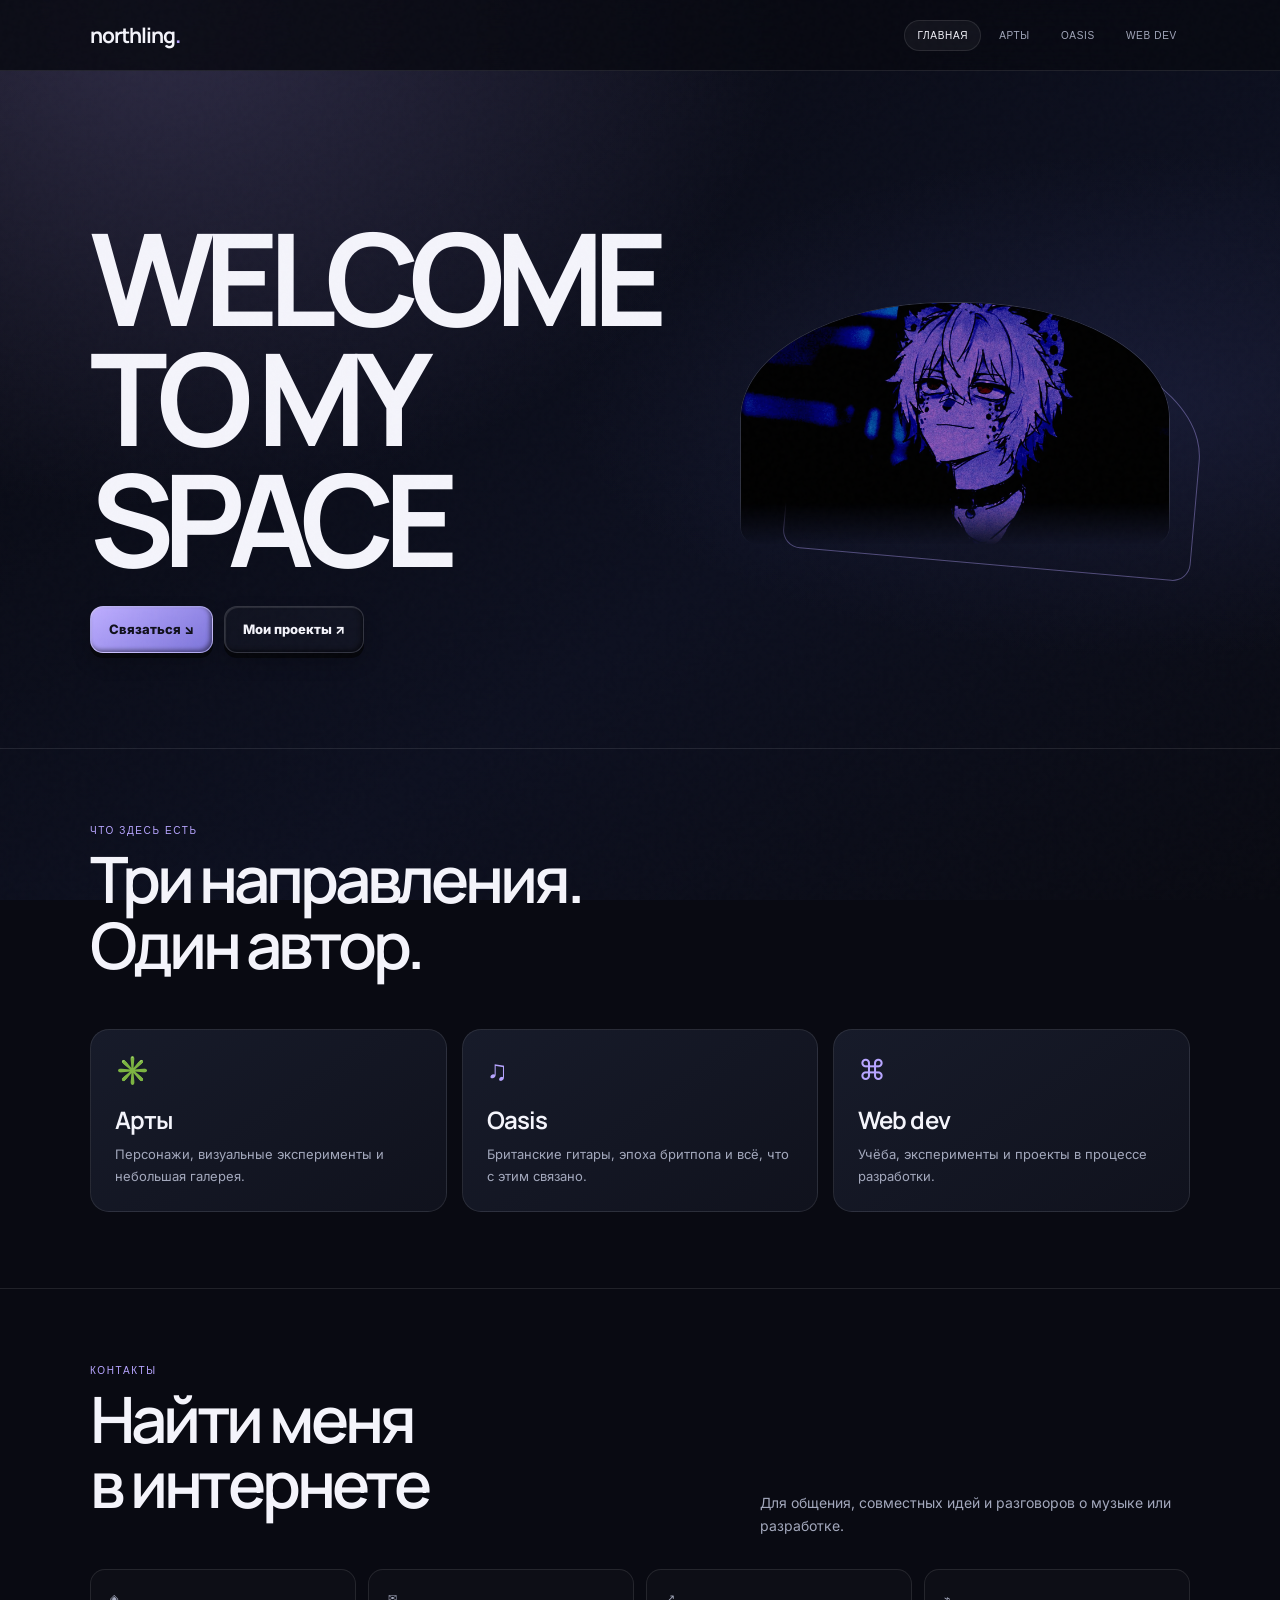
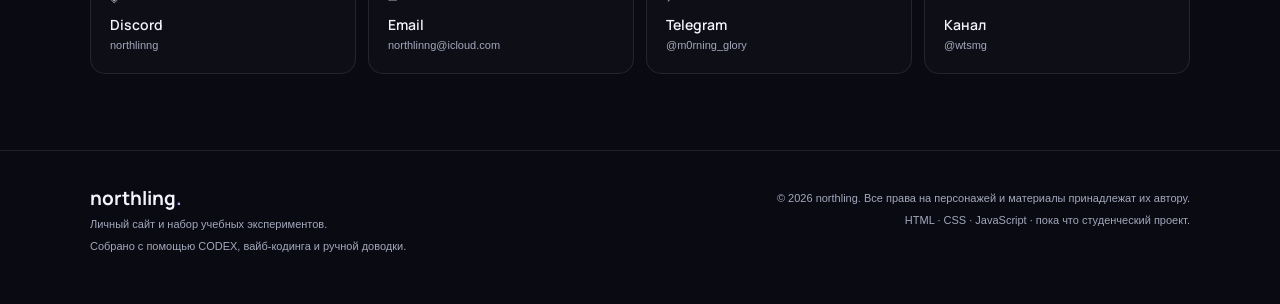
==== index.html @ 492d9a5d "Add files via upload" ====
<!doctype html>
<html lang="ru"><head><meta charset="utf-8"><meta name="viewport" content="width=device-width,initial-scale=1"><meta name="theme-color" content="#090a12"><meta name="description" content="Главная — личный сайт northling."><title>Главная · northling</title><link rel="preconnect" href="https://fonts.googleapis.com"><link rel="preconnect" href="https://fonts.gstatic.com" crossorigin><link href="https://fonts.googleapis.com/css2?family=Inter:wght@400;500;600;700;800;900&family=Manrope:wght@400;500;600;700;800&display=swap" rel="stylesheet"><style>
:root{--bg:#090a12;--panel:#121522;--panel2:#191d2e;--text:#f4f4fb;--muted:#a3a8bc;--line:#ffffff19;--accent:#b7a5ff;--accent2:#7c73d9;--display:'Manrope',sans-serif;--body:'Inter',sans-serif;--mono:'Inter',sans-serif}
*{box-sizing:border-box}html{scroll-behavior:smooth;scroll-padding-top:90px}body{margin:0;background:var(--bg);color:var(--text);font:16px/1.65 var(--body);overflow-x:hidden}body:before{content:"";position:fixed;inset:0;z-index:-2;background:radial-gradient(ellipse at 12% 0%,color-mix(in srgb,var(--accent) 22%,transparent),transparent 40%),radial-gradient(ellipse at 90% 45%,#454a9130,transparent 36%),linear-gradient(145deg,#080910,#0d1020 60%,#090a12);transition:background 1s}body:after{content:"";position:fixed;inset:0;pointer-events:none;z-index:30;opacity:.08;background-image:url("data:image/svg+xml,%3Csvg viewBox='0 0 180 180' xmlns='http://www.w3.org/2000/svg'%3E%3Cfilter id='n'%3E%3CfeTurbulence type='fractalNoise' baseFrequency='.9' numOctaves='2' stitchTiles='stitch'/%3E%3C/filter%3E%3Crect width='100%25' height='100%25' filter='url(%23n)' opacity='.22'/%3E%3C/svg%3E")}
a{color:inherit}.wrap{width:min(1100px,calc(100% - 40px));margin:auto}.top{position:sticky;top:0;z-index:20;background:#090a12d9;backdrop-filter:blur(18px);border-bottom:1px solid var(--line)}.navrow{min-height:70px;display:flex;align-items:center;justify-content:space-between;gap:20px}.brand{font:700 21px var(--display);text-decoration:none;letter-spacing:-1px}.brand span,.accent{color:var(--accent)}nav{display:flex;gap:5px;align-items:center;flex-wrap:wrap}nav a{font:10px var(--mono);letter-spacing:.07em;text-transform:uppercase;text-decoration:none;color:var(--muted);padding:9px 12px;border:1px solid transparent;border-radius:999px;transition:.25s}nav a:hover,nav a:focus-visible,nav a[aria-current=page]{color:var(--text);border-color:var(--line);background:#ffffff0b}
main{min-height:68vh}.hero{padding:clamp(75px,11vw,130px) 0 95px}.hero-grid{display:grid;grid-template-columns:1.1fr .9fr;gap:55px;align-items:center}.eyebrow{font:10px var(--mono);letter-spacing:.16em;text-transform:uppercase;color:var(--accent)}h1,h2,h3,p{margin-top:0}h1{font:700 clamp(3.7rem,10vw,8rem)/.94 var(--display);letter-spacing:-.085em;margin:16px 0 25px}h2{font:600 clamp(2.3rem,5vw,4.2rem)/1.02 var(--display);letter-spacing:-.065em;margin:10px 0 20px}h3{font:650 24px var(--display);letter-spacing:-.04em}.lead{font-size:clamp(17px,2vw,20px);color:#d6d8e8;max-width:580px}.muted{color:var(--muted)}.small{font-size:13px}.actions{display:flex;gap:11px;flex-wrap:wrap;margin-top:28px}.btn{display:inline-flex;align-items:center;justify-content:center;gap:8px;text-decoration:none;border:1px solid #ffffff24;border-radius:13px;padding:12px 18px;font-size:13px;font-weight:800;cursor:pointer;color:var(--text);background:linear-gradient(145deg,#252a40,#151827);box-shadow:inset 1px 1px 1px #ffffff20,inset -2px -2px 4px #0007,0 5px 0 #05060b,0 9px 20px #0003;transition:transform .2s,box-shadow .2s,filter .2s}.btn:hover{transform:translateY(-3px);filter:brightness(1.12);box-shadow:inset 1px 1px 1px #ffffff25,0 8px 0 #05060b,0 15px 25px #0005}.btn:active{transform:translateY(2px);box-shadow:inset 2px 2px 5px #0008,0 2px 0 #05060b}.btn.primary{background:linear-gradient(145deg,color-mix(in srgb,var(--accent) 90%,white),var(--accent2));color:#10101b;border-color:#ffffff45}.btn.ghost{background:#ffffff06}.hero-visual{position:relative;max-width:430px;margin:auto}.hero-visual:before{content:"";position:absolute;inset:12% -7% -5% 12%;border:1px solid color-mix(in srgb,var(--accent) 40%,transparent);border-radius:48% 48% 18px 18px;transform:rotate(5deg);animation:float 7s ease-in-out infinite}.hero-visual img{position:relative;width:100%;max-height:500px;object-fit:cover;border-radius:48% 48% 18px 18px;border:1px solid #ffffff24;box-shadow:0 35px 100px #0009;mask-image:linear-gradient(#000 82%,transparent 100%)}section{padding:76px 0;border-top:1px solid var(--line)}.section-head{display:flex;align-items:end;justify-content:space-between;gap:25px;margin-bottom:32px}.section-head p{max-width:430px;color:var(--muted);font-size:14px;margin:0}.cards{display:grid;grid-template-columns:repeat(3,minmax(0,1fr));gap:15px}.card{border:1px solid var(--line);border-radius:19px;background:linear-gradient(145deg,#171b2a,#10121d);padding:24px;transition:transform .3s,border-color .3s,background .3s}.card:hover{transform:translateY(-5px);border-color:color-mix(in srgb,var(--accent) 55%,transparent);background:linear-gradient(145deg,#1c2032,#11131f)}.card .symbol{font:28px var(--display);color:var(--accent);font-family:"Apple Color Emoji","Segoe UI Emoji","Noto Color Emoji",sans-serif}.card h3{margin:16px 0 8px}.card p{font-size:13px;color:var(--muted);margin:0}.tag{display:inline-flex;font:10px var(--mono);padding:5px 9px;border:1px solid var(--line);border-radius:999px;color:var(--accent);margin:0 5px 5px 0}.gallery{display:grid;grid-template-columns:1.15fr .85fr .85fr;gap:14px}.shot{margin:0}.shot button{display:block;width:100%;height:320px;border:1px solid var(--line);padding:0;border-radius:16px;overflow:hidden;background:var(--panel);cursor:zoom-in}.shot img{width:100%;height:100%;object-fit:cover;transition:transform .55s}.shot button:hover img{transform:scale(1.055)}figcaption{padding:12px 3px;color:var(--accent);font-size:12px}.lightbox{position:fixed;inset:0;background:#03040af2;z-index:50;display:grid;place-items:center;padding:20px}.lightbox[hidden]{display:none}.lightbox img{max-height:82vh;max-width:92vw;border-radius:12px}.lightbox .btn{position:absolute;top:20px;right:20px}.contact-grid{display:grid;grid-template-columns:repeat(4,minmax(0,1fr));gap:12px}.contact{display:block;text-decoration:none;padding:19px;border:1px solid var(--line);border-radius:15px;background:#ffffff05;transition:transform .2s,border-color .2s}.contact:hover{transform:translateY(-4px);border-color:var(--accent)}.contact strong{display:block;margin:8px 0 2px;font:600 14px var(--display)}.contact span{display:block;color:var(--muted);font-size:11px;overflow-wrap:anywhere}.footer{padding:34px 0 45px;border-top:1px solid var(--line);color:var(--muted);font-size:11px}.footrow{display:flex;justify-content:space-between;gap:25px;align-items:flex-start}.footbrand{font:700 19px var(--display);color:var(--text)}.footer p{margin:4px 0}.footer .right{text-align:right}.project{display:grid;grid-template-columns:1fr auto;align-items:center;gap:20px}.project-status{display:inline-block;font:10px var(--mono);text-transform:uppercase;letter-spacing:.08em;border:1px solid #d9b66b55;color:#e5c982;border-radius:999px;padding:6px 10px}.oasis-page{--accent:#e45d68;--accent2:#2e5ca8}.oasis-page:before{background:radial-gradient(ellipse at 15% 5%,#c91e3535,transparent 40%),radial-gradient(ellipse at 90% 40%,#2858a544,transparent 40%),linear-gradient(145deg,#080910,#111424 60%,#090a12)}.oasis-page .hero-visual:before{border-color:#cf354a77}.oasis-page .btn.primary{background:linear-gradient(145deg,#f0e9e7,#d84d60);color:#14121a}.oasis-page .eyebrow,.oasis-page .accent{color:#ef6674}.oasis-page .card:hover{border-color:#e45d6877}
@keyframes float{0%,100%{transform:rotate(5deg) translateY(0)}50%{transform:rotate(2deg) translateY(-12px)}}@keyframes rise{from{opacity:0;transform:translateY(18px)}to{opacity:1;transform:translateY(0)}}.reveal{animation:rise .7s both}.reveal:nth-child(2){animation-delay:.08s}.reveal:nth-child(3){animation-delay:.16s}
@media(max-width:800px){.hero-grid{grid-template-columns:1fr;gap:35px}.hero-visual{max-width:360px}.section-head{display:block}.section-head p{margin-top:12px}.cards{grid-template-columns:repeat(2,minmax(0,1fr))}.gallery{grid-template-columns:1fr 1fr}.shot:first-child{grid-column:span 2}.shot button{height:260px}.contact-grid{grid-template-columns:repeat(2,minmax(0,1fr))}}
@media(max-width:560px){.wrap{width:calc(100% - 28px)}.navrow{padding:12px 0;align-items:flex-start;flex-direction:column;gap:8px}nav{width:100%;gap:2px}nav a{font-size:9px;padding:7px 8px}.hero{padding:55px 0 65px}h1{font-size:clamp(3.2rem,16vw,5rem)}section{padding:55px 0}.cards{grid-template-columns:1fr}.gallery{gap:8px}.shot button{height:210px;border-radius:12px}.contact-grid{gap:8px}.contact{padding:14px}.footrow{flex-direction:column}.footer .right{text-align:left}.project{grid-template-columns:1fr}}
@media(prefers-reduced-motion:reduce){*,*:before,*:after{scroll-behavior:auto!important;animation:none!important;transition:none!important}}

@media(max-width:720px){
 .wrap{width:min(100% - 32px,1100px)}
 .navrow{min-height:64px;position:relative}
 .nav-toggle{display:flex!important;align-items:center;justify-content:center;width:42px;height:42px;border:1px solid var(--line);border-radius:12px;background:linear-gradient(145deg,#24283a,#10121c);color:var(--text);font:700 20px var(--mono);box-shadow:inset 1px 1px #ffffff20,0 3px 0 #03040a;cursor:pointer}
 nav{display:none;position:fixed;z-index:60;right:0;top:0;height:100dvh;width:min(82vw,320px);padding:90px 22px 24px;background:#0c0e18f7;border-left:1px solid var(--line);box-shadow:-24px 0 70px #0009;flex-direction:column;align-items:stretch;gap:8px}
 nav.open{display:flex;animation:slideIn .25s ease-out}
 nav a{font:600 12px var(--mono);padding:15px;border-radius:12px}
 .nav-scrim{display:none;position:fixed;inset:0;background:#0009;z-index:55}
 .nav-scrim.open{display:block}
 .hero{padding:65px 0 60px}
 .hero-grid{grid-template-columns:1fr;gap:28px}
 .hero-visual{width:min(78%,340px)}
 h1{font-size:clamp(3rem,15vw,5rem);letter-spacing:-.06em}
 h2{font-size:clamp(2rem,9vw,3rem)}
 section{padding:48px 0}
 .cards,.gallery{grid-template-columns:1fr}
 .contact-grid{grid-template-columns:repeat(2,minmax(0,1fr))}
 .shot button{height:260px}
 .project{grid-template-columns:1fr}
 .project .btn{width:100%}
 .footrow{flex-direction:column}
 .footer .right{text-align:left}
 #board{gap:3px!important}
 #board button{min-width:0!important;padding:0!important;font-size:clamp(14px,5vw,24px)!important;aspect-ratio:1}
}
@keyframes slideIn{from{transform:translateX(22px);opacity:.5}to{transform:translateX(0);opacity:1}}
.nav-toggle{display:none}
.small,.eyebrow,.tag,nav a,figcaption,.footer,.contact span{font-family:'Montserrat',sans-serif}
</style></head><body class="">
<header class="top"><div class="wrap navrow"><a class="brand" href="index.html">northling<span>.</span></a><button class="nav-toggle" type="button" aria-label="Открыть меню" aria-expanded="false">☰</button><nav aria-label="Основная навигация"><a href="index.html" aria-current="page">Главная</a><a href="arts.html">Арты</a><a href="oasis.html">Oasis</a><a href="webdev.html">Web dev</a></nav></div></header><div class="nav-scrim" aria-hidden="true"></div>
<main>
<section class="hero" style="border:0"><div class="wrap hero-grid"><div><h1 id="welcome">WELCOME<br>TO MY SPACE</h1><div class="actions"><a class="btn primary" href="#contact">Связаться ↘</a><a class="btn ghost" href="webdev.html">Мои проекты ↗</a></div></div><div class="hero-visual"><img src="img/night.jpg" alt="Абстрактный ночной сине-фиолетовый арт"></div></div></section>
<section><div class="wrap"><div class="section-head"><div><div class="eyebrow">что здесь есть</div><h2>Три направления.<br>Один автор.</h2></div></div><div class="cards"><a class="card" href="arts.html" style="text-decoration:none"><span class="symbol">✳</span><h3>Арты</h3><p>Персонажи, визуальные эксперименты и небольшая галерея.</p></a><a class="card" href="oasis.html" style="text-decoration:none"><span class="symbol">♫</span><h3>Oasis</h3><p>Британские гитары, эпоха бритпопа и всё, что с этим связано.</p></a><a class="card" href="webdev.html" style="text-decoration:none"><span class="symbol">⌘</span><h3>Web dev</h3><p>Учёба, эксперименты и проекты в процессе разработки.</p></a></div></div></section>
<section id="contact"><div class="wrap"><div class="section-head"><div><div class="eyebrow">контакты</div><h2>Найти меня<br>в интернете</h2></div><p>Для общения, совместных идей и разговоров о музыке или разработке.</p></div><div class="contact-grid"><a class="contact" href="https://discord.com/users/northlinng" target="_blank" rel="noopener noreferrer"><span>◈</span><strong>Discord</strong><span>northlinng</span></a><a class="contact" href="mailto:northlinng@icloud.com"><span>✉</span><strong>Email</strong><span>northlinng@icloud.com</span></a><a class="contact" href="https://t.me/m0rning_glory" target="_blank" rel="noopener noreferrer"><span>↗</span><strong>Telegram</strong><span>@m0rning_glory</span></a><a class="contact" href="https://t.me/wtsmg" target="_blank" rel="noopener noreferrer"><span>⌁</span><strong>Канал</strong><span>@wtsmg</span></a></div></div></section>
</main>
<footer class="footer"><div class="wrap footrow"><div><div class="footbrand">northling<span class="accent">.</span></div><p>Личный сайт и набор учебных экспериментов.</p><p>Собрано с помощью CODEX, вайб-кодинга и ручной доводки.</p></div><div class="right"><p>© 2026 northling. Все права на персонажей и материалы принадлежат их автору.</p><p>HTML · CSS · JavaScript · пока что студенческий проект.</p></div></div></footer>
<script>
(()=>{const greetings=['Привет. Я northling.','Кого сюда занесло? Добро пожаловать!','Hey, it’s me, it’s northling!','Заходит как-то на northling.space анон, а это вы.','Ну всё, вась, связь.','У нас тут есть печеньки, заходи!','Васап мабой!','WELCOME TO MY SPACE'];const greeting=document.querySelector('#welcome');if(greeting){greeting.textContent=greetings[Math.floor(Math.random()*greetings.length)];greeting.classList.add('greeting-in')}const toggle=document.querySelector('.nav-toggle'),nav=document.querySelector('nav'),scrim=document.querySelector('.nav-scrim');if(toggle&&nav&&scrim){const close=()=>{nav.classList.remove('open');scrim.classList.remove('open');toggle.setAttribute('aria-expanded','false')};toggle.addEventListener('click',()=>{const open=!nav.classList.contains('open');nav.classList.toggle('open',open);scrim.classList.toggle('open',open);toggle.setAttribute('aria-expanded',String(open))});scrim.addEventListener('click',close);document.addEventListener('keydown',e=>{if(e.key==='Escape')close()});nav.querySelectorAll('a').forEach(a=>a.addEventListener('click',close))}const io=new IntersectionObserver(entries=>entries.forEach(e=>{if(e.isIntersecting){e.target.classList.add('reveal');io.unobserve(e.target)}}),{threshold:.12});document.querySelectorAll('.card,.shot,.contact,.project').forEach(el=>io.observe(el));
const modal=document.querySelector('#lightbox');if(modal){const image=modal.querySelector('img');let last=null;document.querySelectorAll('[data-full]').forEach(b=>b.addEventListener('click',()=>{last=b;image.src=b.dataset.full;image.alt=b.dataset.alt||'';modal.hidden=false;modal.querySelector('button').focus()}));const close=()=>{modal.hidden=true;image.src='';if(last)last.focus()};modal.querySelector('button').addEventListener('click',close);modal.addEventListener('click',e=>{if(e.target===modal)close()});document.addEventListener('keydown',e=>{if(e.key==='Escape'&&!modal.hidden)close()})}
})();
</script>
</body></html>
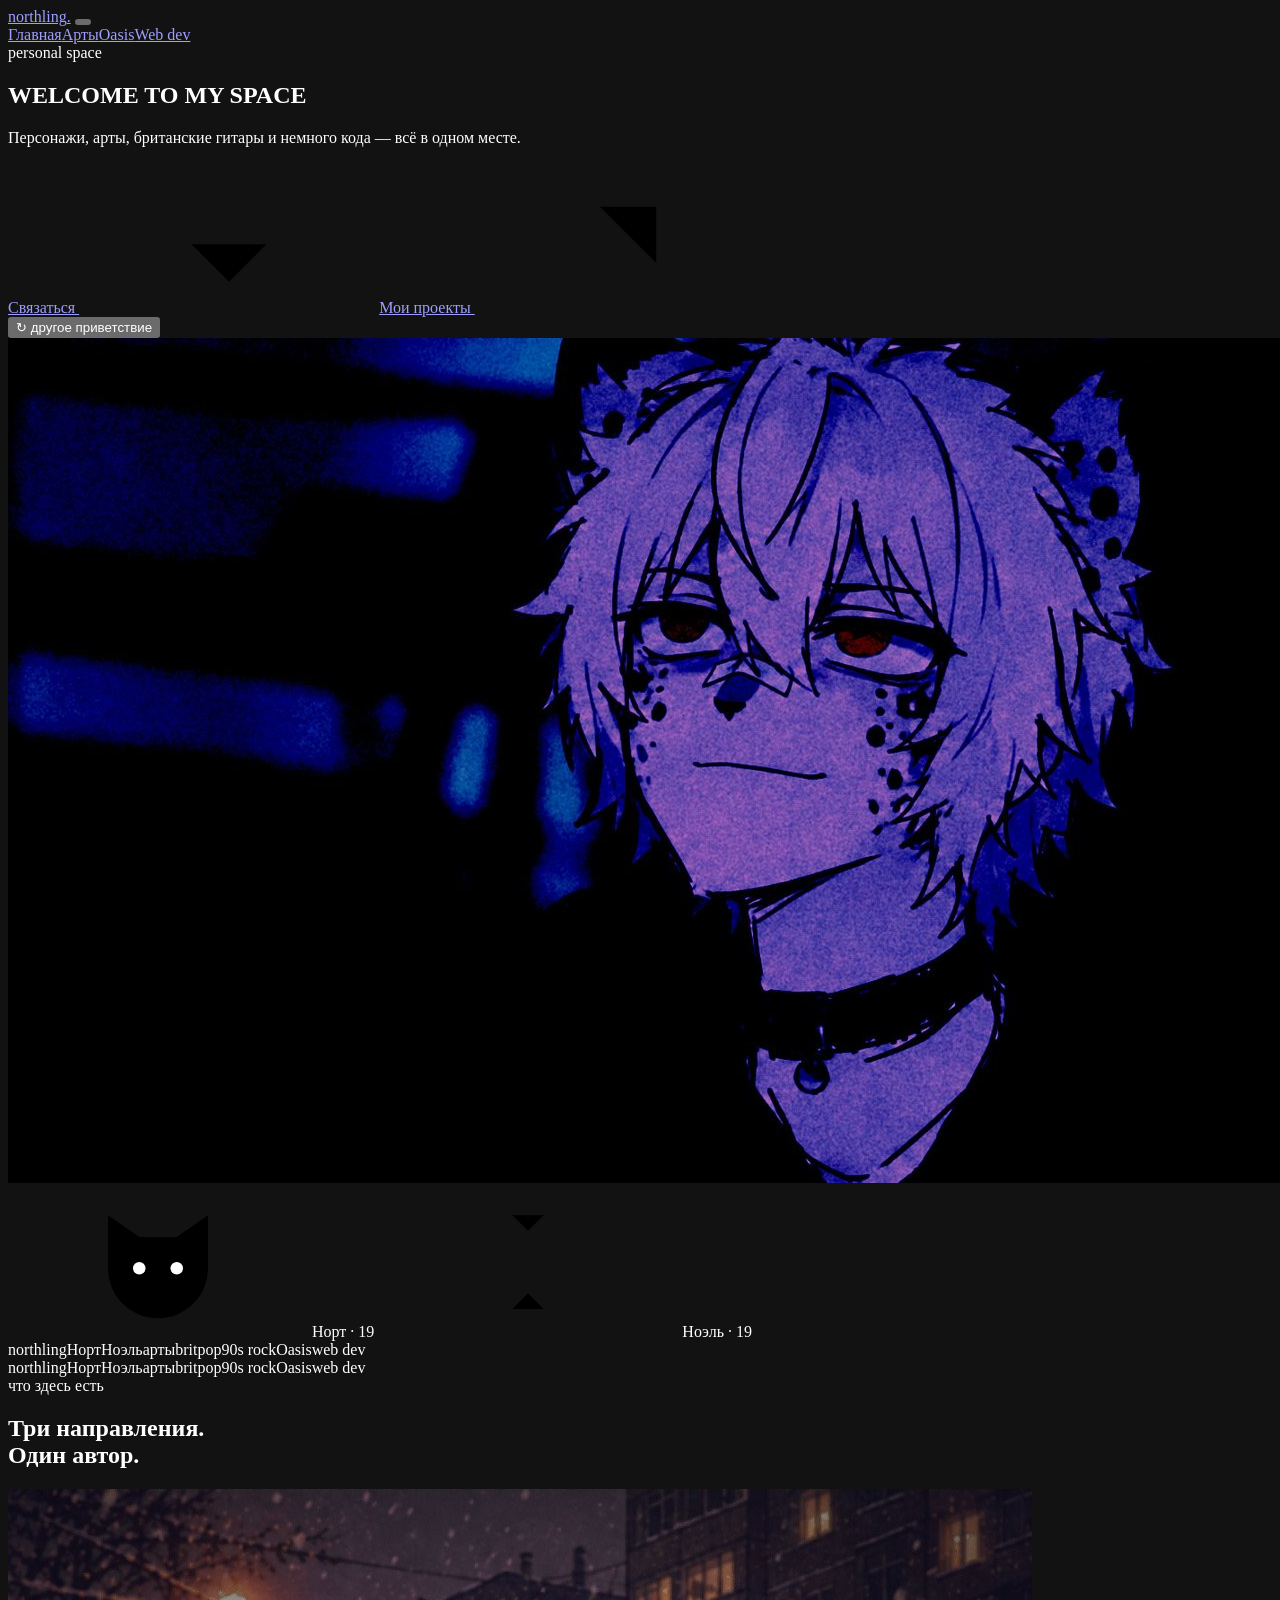
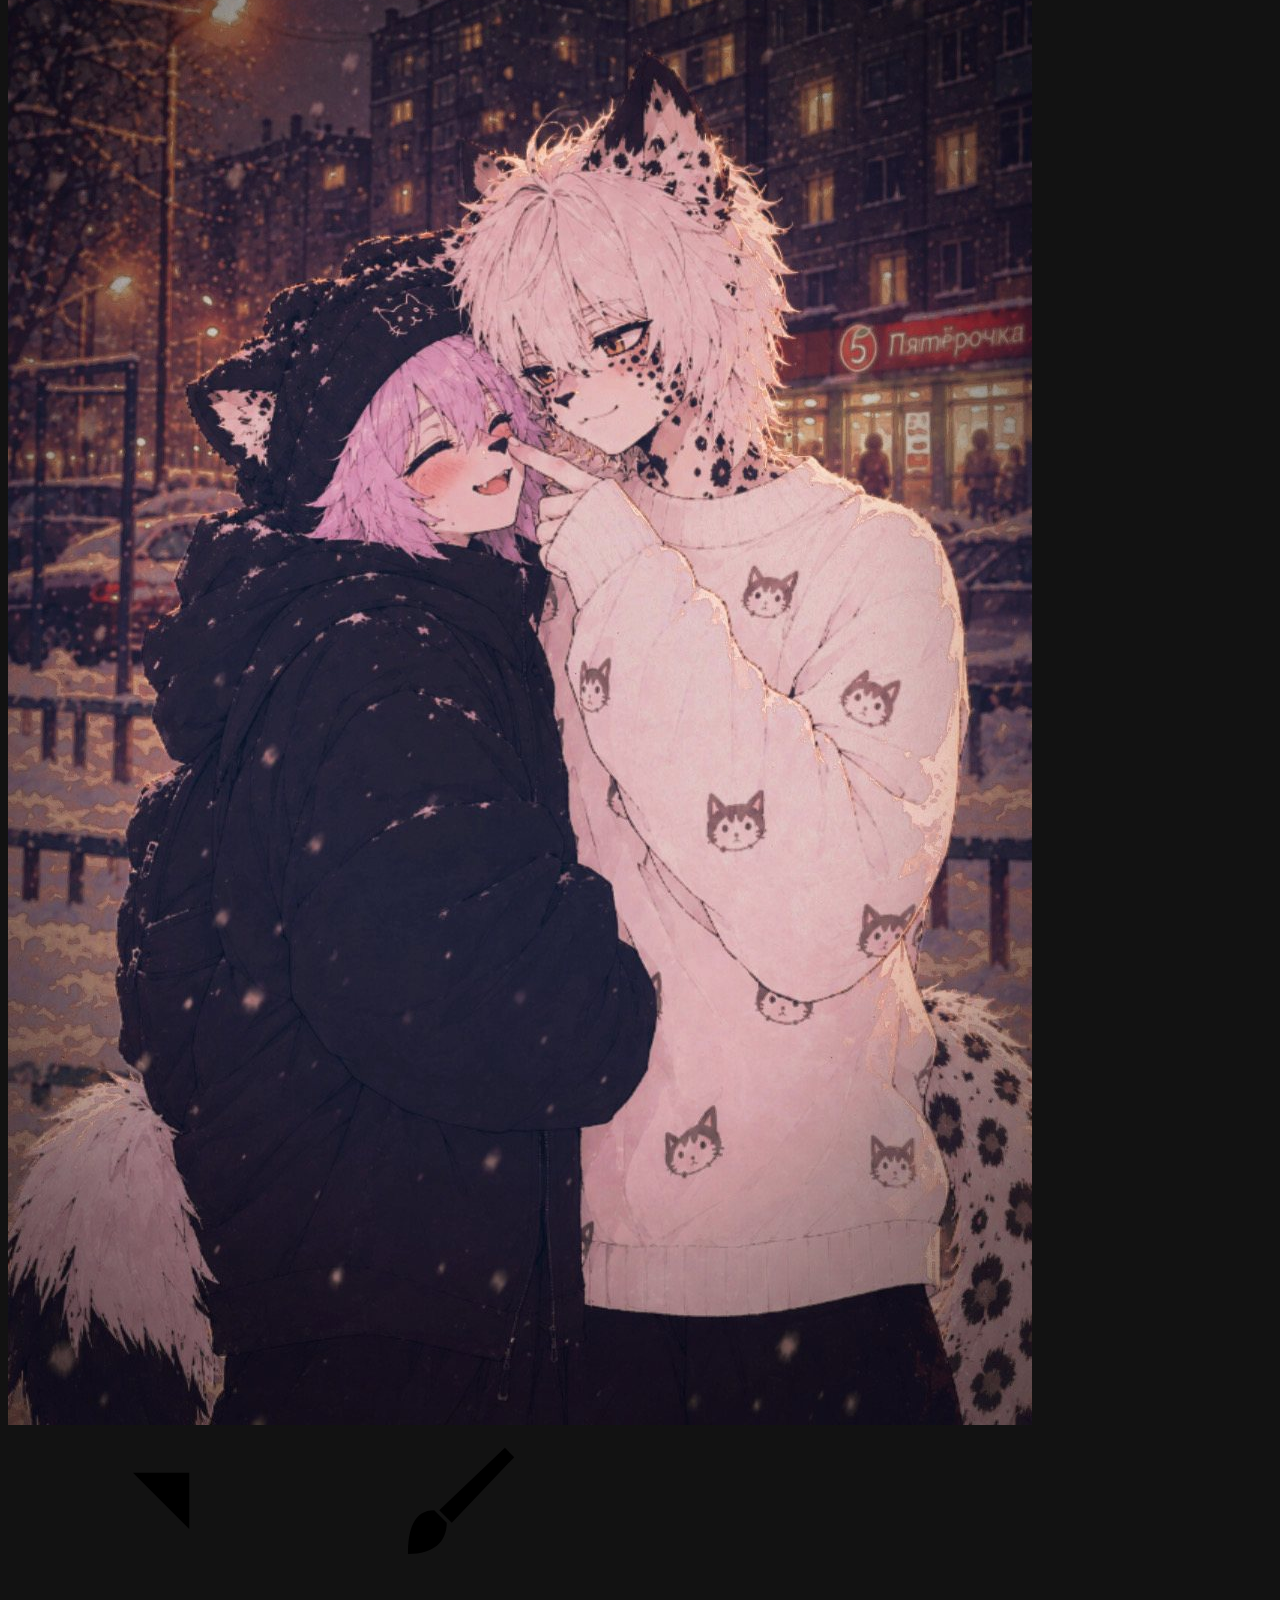
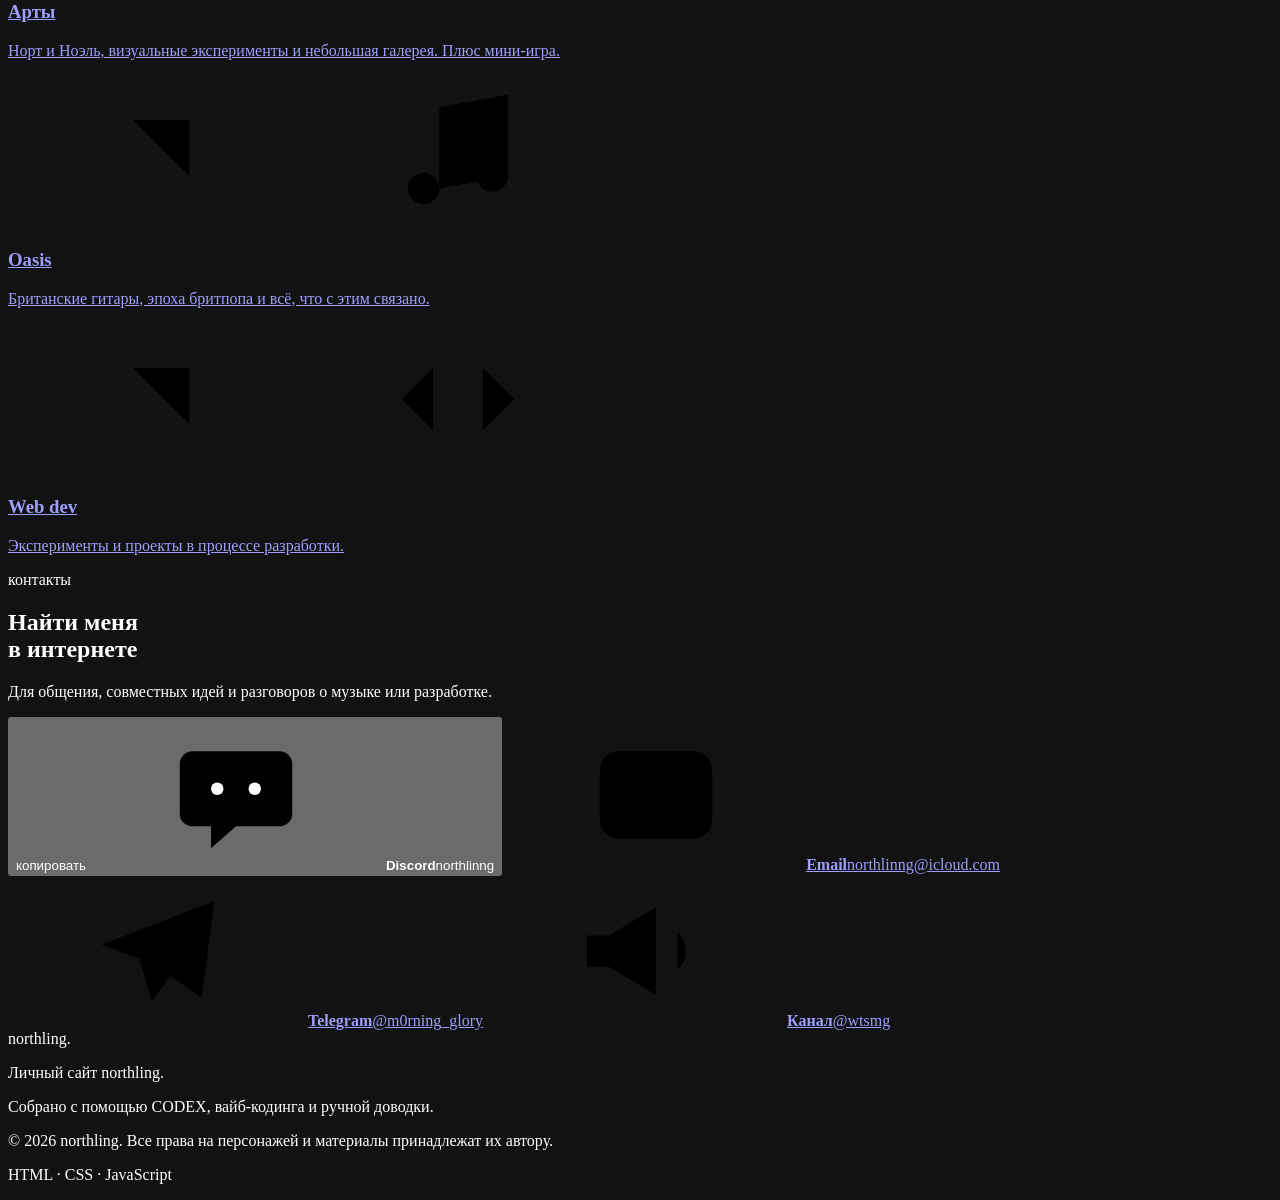
==== commit 0dc25828: "Add files via upload" ====
--- a/index.html
+++ b/index.html
@@ -1,53 +1,88 @@
 <!doctype html>
-<html lang="ru"><head><meta charset="utf-8"><meta name="viewport" content="width=device-width,initial-scale=1"><meta name="theme-color" content="#090a12"><meta name="description" content="Главная — личный сайт northling."><title>Главная · northling</title><link rel="preconnect" href="https://fonts.googleapis.com"><link rel="preconnect" href="https://fonts.gstatic.com" crossorigin><link href="https://fonts.googleapis.com/css2?family=Inter:wght@400;500;600;700;800;900&family=Manrope:wght@400;500;600;700;800&display=swap" rel="stylesheet"><style>
-:root{--bg:#090a12;--panel:#121522;--panel2:#191d2e;--text:#f4f4fb;--muted:#a3a8bc;--line:#ffffff19;--accent:#b7a5ff;--accent2:#7c73d9;--display:'Manrope',sans-serif;--body:'Inter',sans-serif;--mono:'Inter',sans-serif}
-*{box-sizing:border-box}html{scroll-behavior:smooth;scroll-padding-top:90px}body{margin:0;background:var(--bg);color:var(--text);font:16px/1.65 var(--body);overflow-x:hidden}body:before{content:"";position:fixed;inset:0;z-index:-2;background:radial-gradient(ellipse at 12% 0%,color-mix(in srgb,var(--accent) 22%,transparent),transparent 40%),radial-gradient(ellipse at 90% 45%,#454a9130,transparent 36%),linear-gradient(145deg,#080910,#0d1020 60%,#090a12);transition:background 1s}body:after{content:"";position:fixed;inset:0;pointer-events:none;z-index:30;opacity:.08;background-image:url("data:image/svg+xml,%3Csvg viewBox='0 0 180 180' xmlns='http://www.w3.org/2000/svg'%3E%3Cfilter id='n'%3E%3CfeTurbulence type='fractalNoise' baseFrequency='.9' numOctaves='2' stitchTiles='stitch'/%3E%3C/filter%3E%3Crect width='100%25' height='100%25' filter='url(%23n)' opacity='.22'/%3E%3C/svg%3E")}
-a{color:inherit}.wrap{width:min(1100px,calc(100% - 40px));margin:auto}.top{position:sticky;top:0;z-index:20;background:#090a12d9;backdrop-filter:blur(18px);border-bottom:1px solid var(--line)}.navrow{min-height:70px;display:flex;align-items:center;justify-content:space-between;gap:20px}.brand{font:700 21px var(--display);text-decoration:none;letter-spacing:-1px}.brand span,.accent{color:var(--accent)}nav{display:flex;gap:5px;align-items:center;flex-wrap:wrap}nav a{font:10px var(--mono);letter-spacing:.07em;text-transform:uppercase;text-decoration:none;color:var(--muted);padding:9px 12px;border:1px solid transparent;border-radius:999px;transition:.25s}nav a:hover,nav a:focus-visible,nav a[aria-current=page]{color:var(--text);border-color:var(--line);background:#ffffff0b}
-main{min-height:68vh}.hero{padding:clamp(75px,11vw,130px) 0 95px}.hero-grid{display:grid;grid-template-columns:1.1fr .9fr;gap:55px;align-items:center}.eyebrow{font:10px var(--mono);letter-spacing:.16em;text-transform:uppercase;color:var(--accent)}h1,h2,h3,p{margin-top:0}h1{font:700 clamp(3.7rem,10vw,8rem)/.94 var(--display);letter-spacing:-.085em;margin:16px 0 25px}h2{font:600 clamp(2.3rem,5vw,4.2rem)/1.02 var(--display);letter-spacing:-.065em;margin:10px 0 20px}h3{font:650 24px var(--display);letter-spacing:-.04em}.lead{font-size:clamp(17px,2vw,20px);color:#d6d8e8;max-width:580px}.muted{color:var(--muted)}.small{font-size:13px}.actions{display:flex;gap:11px;flex-wrap:wrap;margin-top:28px}.btn{display:inline-flex;align-items:center;justify-content:center;gap:8px;text-decoration:none;border:1px solid #ffffff24;border-radius:13px;padding:12px 18px;font-size:13px;font-weight:800;cursor:pointer;color:var(--text);background:linear-gradient(145deg,#252a40,#151827);box-shadow:inset 1px 1px 1px #ffffff20,inset -2px -2px 4px #0007,0 5px 0 #05060b,0 9px 20px #0003;transition:transform .2s,box-shadow .2s,filter .2s}.btn:hover{transform:translateY(-3px);filter:brightness(1.12);box-shadow:inset 1px 1px 1px #ffffff25,0 8px 0 #05060b,0 15px 25px #0005}.btn:active{transform:translateY(2px);box-shadow:inset 2px 2px 5px #0008,0 2px 0 #05060b}.btn.primary{background:linear-gradient(145deg,color-mix(in srgb,var(--accent) 90%,white),var(--accent2));color:#10101b;border-color:#ffffff45}.btn.ghost{background:#ffffff06}.hero-visual{position:relative;max-width:430px;margin:auto}.hero-visual:before{content:"";position:absolute;inset:12% -7% -5% 12%;border:1px solid color-mix(in srgb,var(--accent) 40%,transparent);border-radius:48% 48% 18px 18px;transform:rotate(5deg);animation:float 7s ease-in-out infinite}.hero-visual img{position:relative;width:100%;max-height:500px;object-fit:cover;border-radius:48% 48% 18px 18px;border:1px solid #ffffff24;box-shadow:0 35px 100px #0009;mask-image:linear-gradient(#000 82%,transparent 100%)}section{padding:76px 0;border-top:1px solid var(--line)}.section-head{display:flex;align-items:end;justify-content:space-between;gap:25px;margin-bottom:32px}.section-head p{max-width:430px;color:var(--muted);font-size:14px;margin:0}.cards{display:grid;grid-template-columns:repeat(3,minmax(0,1fr));gap:15px}.card{border:1px solid var(--line);border-radius:19px;background:linear-gradient(145deg,#171b2a,#10121d);padding:24px;transition:transform .3s,border-color .3s,background .3s}.card:hover{transform:translateY(-5px);border-color:color-mix(in srgb,var(--accent) 55%,transparent);background:linear-gradient(145deg,#1c2032,#11131f)}.card .symbol{font:28px var(--display);color:var(--accent);font-family:"Apple Color Emoji","Segoe UI Emoji","Noto Color Emoji",sans-serif}.card h3{margin:16px 0 8px}.card p{font-size:13px;color:var(--muted);margin:0}.tag{display:inline-flex;font:10px var(--mono);padding:5px 9px;border:1px solid var(--line);border-radius:999px;color:var(--accent);margin:0 5px 5px 0}.gallery{display:grid;grid-template-columns:1.15fr .85fr .85fr;gap:14px}.shot{margin:0}.shot button{display:block;width:100%;height:320px;border:1px solid var(--line);padding:0;border-radius:16px;overflow:hidden;background:var(--panel);cursor:zoom-in}.shot img{width:100%;height:100%;object-fit:cover;transition:transform .55s}.shot button:hover img{transform:scale(1.055)}figcaption{padding:12px 3px;color:var(--accent);font-size:12px}.lightbox{position:fixed;inset:0;background:#03040af2;z-index:50;display:grid;place-items:center;padding:20px}.lightbox[hidden]{display:none}.lightbox img{max-height:82vh;max-width:92vw;border-radius:12px}.lightbox .btn{position:absolute;top:20px;right:20px}.contact-grid{display:grid;grid-template-columns:repeat(4,minmax(0,1fr));gap:12px}.contact{display:block;text-decoration:none;padding:19px;border:1px solid var(--line);border-radius:15px;background:#ffffff05;transition:transform .2s,border-color .2s}.contact:hover{transform:translateY(-4px);border-color:var(--accent)}.contact strong{display:block;margin:8px 0 2px;font:600 14px var(--display)}.contact span{display:block;color:var(--muted);font-size:11px;overflow-wrap:anywhere}.footer{padding:34px 0 45px;border-top:1px solid var(--line);color:var(--muted);font-size:11px}.footrow{display:flex;justify-content:space-between;gap:25px;align-items:flex-start}.footbrand{font:700 19px var(--display);color:var(--text)}.footer p{margin:4px 0}.footer .right{text-align:right}.project{display:grid;grid-template-columns:1fr auto;align-items:center;gap:20px}.project-status{display:inline-block;font:10px var(--mono);text-transform:uppercase;letter-spacing:.08em;border:1px solid #d9b66b55;color:#e5c982;border-radius:999px;padding:6px 10px}.oasis-page{--accent:#e45d68;--accent2:#2e5ca8}.oasis-page:before{background:radial-gradient(ellipse at 15% 5%,#c91e3535,transparent 40%),radial-gradient(ellipse at 90% 40%,#2858a544,transparent 40%),linear-gradient(145deg,#080910,#111424 60%,#090a12)}.oasis-page .hero-visual:before{border-color:#cf354a77}.oasis-page .btn.primary{background:linear-gradient(145deg,#f0e9e7,#d84d60);color:#14121a}.oasis-page .eyebrow,.oasis-page .accent{color:#ef6674}.oasis-page .card:hover{border-color:#e45d6877}
-@keyframes float{0%,100%{transform:rotate(5deg) translateY(0)}50%{transform:rotate(2deg) translateY(-12px)}}@keyframes rise{from{opacity:0;transform:translateY(18px)}to{opacity:1;transform:translateY(0)}}.reveal{animation:rise .7s both}.reveal:nth-child(2){animation-delay:.08s}.reveal:nth-child(3){animation-delay:.16s}
-@media(max-width:800px){.hero-grid{grid-template-columns:1fr;gap:35px}.hero-visual{max-width:360px}.section-head{display:block}.section-head p{margin-top:12px}.cards{grid-template-columns:repeat(2,minmax(0,1fr))}.gallery{grid-template-columns:1fr 1fr}.shot:first-child{grid-column:span 2}.shot button{height:260px}.contact-grid{grid-template-columns:repeat(2,minmax(0,1fr))}}
-@media(max-width:560px){.wrap{width:calc(100% - 28px)}.navrow{padding:12px 0;align-items:flex-start;flex-direction:column;gap:8px}nav{width:100%;gap:2px}nav a{font-size:9px;padding:7px 8px}.hero{padding:55px 0 65px}h1{font-size:clamp(3.2rem,16vw,5rem)}section{padding:55px 0}.cards{grid-template-columns:1fr}.gallery{gap:8px}.shot button{height:210px;border-radius:12px}.contact-grid{gap:8px}.contact{padding:14px}.footrow{flex-direction:column}.footer .right{text-align:left}.project{grid-template-columns:1fr}}
-@media(prefers-reduced-motion:reduce){*,*:before,*:after{scroll-behavior:auto!important;animation:none!important;transition:none!important}}
+<html lang="ru"><head>
+<meta charset="utf-8">
+<meta name="viewport" content="width=device-width,initial-scale=1">
+<meta name="theme-color" content="#090a12">
+<meta name="color-scheme" content="dark">
+<meta name="description" content="Главная — личный сайт northling: арты, Oasis и web dev.">
+<meta property="og:title" content="Главная · northling">
+<meta property="og:description" content="Главная — личный сайт northling: арты, Oasis и web dev.">
+<meta property="og:image" content="img/night.jpg">
+<title>Главная · northling</title>
+<link rel="icon" href="favicon.svg" type="image/svg+xml">
+<link rel="preconnect" href="https://fonts.googleapis.com">
+<link rel="preconnect" href="https://fonts.gstatic.com" crossorigin>
+<link href="https://fonts.googleapis.com/css2?family=JetBrains+Mono:wght@400;500;600&family=Onest:wght@400..800&family=Unbounded:wght@400..800&display=swap" rel="stylesheet">
+<link rel="stylesheet" href="css/style.css">
+<script>document.documentElement.classList.add('js')</script>
+</head>
+<body class="">
+<svg width="0" height="0" style="position:absolute" aria-hidden="true" focusable="false"><defs>
+<symbol id="i-arrow" viewBox="0 0 24 24"><path d="M7 17 17 7M8 7h9v9"/></symbol>
+<symbol id="i-down" viewBox="0 0 24 24"><path d="M12 5v14M6 13l6 6 6-6"/></symbol>
+<symbol id="i-cat" viewBox="0 0 24 24"><path d="M4 4.5 9 8h6l5-3.5V13a8 8 0 0 1-16 0z"/><circle cx="9" cy="13" r="1" fill="currentColor" stroke="none"/><circle cx="15" cy="13" r="1" fill="currentColor" stroke="none"/><path d="M11 16.2h2"/></symbol>
+<symbol id="i-snow" viewBox="0 0 24 24"><path d="M12 3v18M4.5 7.5l15 9M19.5 7.5l-15 9M9.5 4.5 12 7l2.5-2.5M9.5 19.5 12 17l2.5 2.5"/></symbol>
+<symbol id="i-moon" viewBox="0 0 24 24"><path d="M20 14.5A8.5 8.5 0 1 1 9.5 4a7 7 0 0 0 10.5 10.5z"/></symbol>
+<symbol id="i-heart" viewBox="0 0 24 24"><path d="M12 20.5S4.5 16 4.5 10A4.2 4.2 0 0 1 12 7.6 4.2 4.2 0 0 1 19.5 10c0 6-7.5 10.5-7.5 10.5z"/></symbol>
+<symbol id="i-spark" viewBox="0 0 24 24"><path d="M12 2c.7 5.6 4.4 9.3 10 10-5.6.7-9.3 4.4-10 10-.7-5.6-4.4-9.3-10-10 5.6-.7 9.3-4.4 10-10z" fill="currentColor" stroke="none"/></symbol>
+<symbol id="i-note" viewBox="0 0 24 24"><path d="M9 18V5l11-2v13"/><circle cx="6.5" cy="18" r="2.5"/><circle cx="17.5" cy="16" r="2.5"/></symbol>
+<symbol id="i-code" viewBox="0 0 24 24"><path d="m8 7-5 5 5 5M16 7l5 5-5 5M14 4l-4 16"/></symbol>
+<symbol id="i-brush" viewBox="0 0 24 24"><path d="M4 20c4.2 0 6.2-2 6.2-5l-2-2c-3.2 0-4.2 3-4.2 7zM9 13 19.5 3 21 4.5 11 15"/></symbol>
+<symbol id="i-discord" viewBox="0 0 24 24"><path d="M5 5h14a2 2 0 0 1 2 2v8a2 2 0 0 1-2 2h-7l-4 3.5V17H5a2 2 0 0 1-2-2V7a2 2 0 0 1 2-2z"/><circle cx="9" cy="11" r="1" fill="currentColor" stroke="none"/><circle cx="15" cy="11" r="1" fill="currentColor" stroke="none"/></symbol>
+<symbol id="i-mail" viewBox="0 0 24 24"><rect x="3" y="5" width="18" height="14" rx="3"/><path d="m4 8 8 6 8-6"/></symbol>
+<symbol id="i-tg" viewBox="0 0 24 24"><path d="M21 4 3 11l6 2.2L11 20l3-4 5 3.5z"/><path d="m9 13.2 7-5"/></symbol>
+<symbol id="i-channel" viewBox="0 0 24 24"><path d="M4 9.5v5h3.5L15 19V5L7.5 9.5z"/><path d="M18.5 9a4 4 0 0 1 0 6"/></symbol>
+<symbol id="i-play" viewBox="0 0 24 24"><path d="M8 5.5v13l11-6.5z"/></symbol>
+<symbol id="i-close" viewBox="0 0 24 24"><path d="M6 6l12 12M18 6 6 18"/></symbol>
+<symbol id="i-prev" viewBox="0 0 24 24"><path d="m15 5-7 7 7 7"/></symbol>
+<symbol id="i-next" viewBox="0 0 24 24"><path d="m9 5 7 7-7 7"/></symbol>
+</defs></svg>
+<div class="bg" aria-hidden="true"><i></i><i></i><i></i></div>
+<div class="grain" aria-hidden="true"></div>
+<header class="top"><div class="wrap"><div class="pill">
+<a class="brand" href="index.html">northling<span>.</span></a>
+<button class="nav-toggle" type="button" aria-label="Открыть меню" aria-expanded="false" aria-controls="menu"><span></span><span></span></button>
+<nav id="menu" aria-label="Основная навигация"><a href="index.html" aria-current="page">Главная</a><a href="arts.html">Арты</a><a href="oasis.html">Oasis</a><a href="webdev.html">Web dev</a></nav>
+</div></div></header>
+<main>
 
-@media(max-width:720px){
- .wrap{width:min(100% - 32px,1100px)}
- .navrow{min-height:64px;position:relative}
- .nav-toggle{display:flex!important;align-items:center;justify-content:center;width:42px;height:42px;border:1px solid var(--line);border-radius:12px;background:linear-gradient(145deg,#24283a,#10121c);color:var(--text);font:700 20px var(--mono);box-shadow:inset 1px 1px #ffffff20,0 3px 0 #03040a;cursor:pointer}
- nav{display:none;position:fixed;z-index:60;right:0;top:0;height:100dvh;width:min(82vw,320px);padding:90px 22px 24px;background:#0c0e18f7;border-left:1px solid var(--line);box-shadow:-24px 0 70px #0009;flex-direction:column;align-items:stretch;gap:8px}
- nav.open{display:flex;animation:slideIn .25s ease-out}
- nav a{font:600 12px var(--mono);padding:15px;border-radius:12px}
- .nav-scrim{display:none;position:fixed;inset:0;background:#0009;z-index:55}
- .nav-scrim.open{display:block}
- .hero{padding:65px 0 60px}
- .hero-grid{grid-template-columns:1fr;gap:28px}
- .hero-visual{width:min(78%,340px)}
- h1{font-size:clamp(3rem,15vw,5rem);letter-spacing:-.06em}
- h2{font-size:clamp(2rem,9vw,3rem)}
- section{padding:48px 0}
- .cards,.gallery{grid-template-columns:1fr}
- .contact-grid{grid-template-columns:repeat(2,minmax(0,1fr))}
- .shot button{height:260px}
- .project{grid-template-columns:1fr}
- .project .btn{width:100%}
- .footrow{flex-direction:column}
- .footer .right{text-align:left}
- #board{gap:3px!important}
- #board button{min-width:0!important;padding:0!important;font-size:clamp(14px,5vw,24px)!important;aspect-ratio:1}
-}
-@keyframes slideIn{from{transform:translateX(22px);opacity:.5}to{transform:translateX(0);opacity:1}}
-.nav-toggle{display:none}
-.small,.eyebrow,.tag,nav a,figcaption,.footer,.contact span{font-family:'Montserrat',sans-serif}
-</style></head><body class="">
-<header class="top"><div class="wrap navrow"><a class="brand" href="index.html">northling<span>.</span></a><button class="nav-toggle" type="button" aria-label="Открыть меню" aria-expanded="false">☰</button><nav aria-label="Основная навигация"><a href="index.html" aria-current="page">Главная</a><a href="arts.html">Арты</a><a href="oasis.html">Oasis</a><a href="webdev.html">Web dev</a></nav></div></header><div class="nav-scrim" aria-hidden="true"></div>
-<main>
-<section class="hero" style="border:0"><div class="wrap hero-grid"><div><h1 id="welcome">WELCOME<br>TO MY SPACE</h1><div class="actions"><a class="btn primary" href="#contact">Связаться ↘</a><a class="btn ghost" href="webdev.html">Мои проекты ↗</a></div></div><div class="hero-visual"><img src="img/night.jpg" alt="Абстрактный ночной сине-фиолетовый арт"></div></div></section>
-<section><div class="wrap"><div class="section-head"><div><div class="eyebrow">что здесь есть</div><h2>Три направления.<br>Один автор.</h2></div></div><div class="cards"><a class="card" href="arts.html" style="text-decoration:none"><span class="symbol">✳</span><h3>Арты</h3><p>Персонажи, визуальные эксперименты и небольшая галерея.</p></a><a class="card" href="oasis.html" style="text-decoration:none"><span class="symbol">♫</span><h3>Oasis</h3><p>Британские гитары, эпоха бритпопа и всё, что с этим связано.</p></a><a class="card" href="webdev.html" style="text-decoration:none"><span class="symbol">⌘</span><h3>Web dev</h3><p>Учёба, эксперименты и проекты в процессе разработки.</p></a></div></div></section>
-<section id="contact"><div class="wrap"><div class="section-head"><div><div class="eyebrow">контакты</div><h2>Найти меня<br>в интернете</h2></div><p>Для общения, совместных идей и разговоров о музыке или разработке.</p></div><div class="contact-grid"><a class="contact" href="https://discord.com/users/northlinng" target="_blank" rel="noopener noreferrer"><span>◈</span><strong>Discord</strong><span>northlinng</span></a><a class="contact" href="mailto:northlinng@icloud.com"><span>✉</span><strong>Email</strong><span>northlinng@icloud.com</span></a><a class="contact" href="https://t.me/m0rning_glory" target="_blank" rel="noopener noreferrer"><span>↗</span><strong>Telegram</strong><span>@m0rning_glory</span></a><a class="contact" href="https://t.me/wtsmg" target="_blank" rel="noopener noreferrer"><span>⌁</span><strong>Канал</strong><span>@wtsmg</span></a></div></div></section>
+<section class="hero"><div class="wrap hero-grid">
+<div class="hero-text">
+<span class="eyebrow pillish">personal space</span>
+<h1 id="welcome" class="grad">WELCOME TO MY SPACE</h1>
+<p class="lead">Персонажи, арты, британские гитары и немного кода — всё в одном месте.</p>
+<div class="actions"><a class="btn primary" href="#contact">Связаться <svg class="i " aria-hidden="true"><use href="#i-down"/></svg></a><a class="btn" href="webdev.html">Мои проекты <svg class="i " aria-hidden="true"><use href="#i-arrow"/></svg></a></div>
+<button class="again" id="again" type="button">↻ другое приветствие</button>
+</div>
+<div class="hero-visual">
+<div class="frame"><img src="img/night.jpg" alt="Ночной фиолетово-синий арт: портрет персонажа" fetchpriority="high"></div>
+<span class="float-chip a"><svg class="i " aria-hidden="true"><use href="#i-cat"/></svg> Норт · 19</span>
+<span class="float-chip b"><svg class="i " aria-hidden="true"><use href="#i-snow"/></svg> Ноэль · 19</span>
+</div>
+</div></section>
+<div class="marquee" aria-hidden="true"><div class="marquee-track"><div class="marquee-group"><span>northling</span><span>Норт</span><span>Ноэль</span><span>арты</span><span>britpop</span><span>90s rock</span><span>Oasis</span><span>web dev</span></div><div class="marquee-group"><span>northling</span><span>Норт</span><span>Ноэль</span><span>арты</span><span>britpop</span><span>90s rock</span><span>Oasis</span><span>web dev</span></div></div></div>
+<section class="sec"><div class="wrap">
+<div class="section-head"><div><span class="eyebrow">что здесь есть</span><h2>Три направления.<br>Один автор.</h2></div></div>
+<div class="bento">
+<a class="card b-arts rv" href="arts.html"><img src="img/snow.jpg" alt="" loading="lazy"><svg class="i go" aria-hidden="true"><use href="#i-arrow"/></svg><span class="ico"><svg class="i " aria-hidden="true"><use href="#i-brush"/></svg></span><h3>Арты</h3><p>Норт и Ноэль, визуальные эксперименты и небольшая галерея. Плюс мини-игра.</p></a>
+<a class="card b-oasis rv" href="oasis.html"><svg class="i go" aria-hidden="true"><use href="#i-arrow"/></svg><span class="ico"><svg class="i " aria-hidden="true"><use href="#i-note"/></svg></span><h3>Oasis</h3><p>Британские гитары, эпоха бритпопа и всё, что с этим связано.</p></a>
+<a class="card b-web rv" href="webdev.html"><svg class="i go" aria-hidden="true"><use href="#i-arrow"/></svg><span class="ico"><svg class="i " aria-hidden="true"><use href="#i-code"/></svg></span><h3>Web dev</h3><p>Эксперименты и проекты в процессе разработки.</p></a>
+</div></div></section>
+<section class="sec" id="contact"><div class="wrap">
+<div class="section-head"><div><span class="eyebrow">контакты</span><h2>Найти меня<br>в интернете</h2></div><p>Для общения, совместных идей и разговоров о музыке или разработке.</p></div>
+<div class="contact-grid">
+<button class="card contact rv" type="button" data-copy="northlinng"><span class="hint">копировать</span><span class="ico"><svg class="i " aria-hidden="true"><use href="#i-discord"/></svg></span><strong>Discord</strong><span class="v">northlinng</span></button>
+<a class="card contact rv" href="mailto:northlinng@icloud.com"><span class="ico"><svg class="i " aria-hidden="true"><use href="#i-mail"/></svg></span><strong>Email</strong><span class="v">northlinng@icloud.com</span></a>
+<a class="card contact rv" href="https://t.me/m0rning_glory" target="_blank" rel="noopener noreferrer"><span class="ico"><svg class="i " aria-hidden="true"><use href="#i-tg"/></svg></span><strong>Telegram</strong><span class="v">@m0rning_glory</span></a>
+<a class="card contact rv" href="https://t.me/wtsmg" target="_blank" rel="noopener noreferrer"><span class="ico"><svg class="i " aria-hidden="true"><use href="#i-channel"/></svg></span><strong>Канал</strong><span class="v">@wtsmg</span></a>
+</div></div></section>
+
 </main>
-<footer class="footer"><div class="wrap footrow"><div><div class="footbrand">northling<span class="accent">.</span></div><p>Личный сайт и набор учебных экспериментов.</p><p>Собрано с помощью CODEX, вайб-кодинга и ручной доводки.</p></div><div class="right"><p>© 2026 northling. Все права на персонажей и материалы принадлежат их автору.</p><p>HTML · CSS · JavaScript · пока что студенческий проект.</p></div></div></footer>
-<script>
-(()=>{const greetings=['Привет. Я northling.','Кого сюда занесло? Добро пожаловать!','Hey, it’s me, it’s northling!','Заходит как-то на northling.space анон, а это вы.','Ну всё, вась, связь.','У нас тут есть печеньки, заходи!','Васап мабой!','WELCOME TO MY SPACE'];const greeting=document.querySelector('#welcome');if(greeting){greeting.textContent=greetings[Math.floor(Math.random()*greetings.length)];greeting.classList.add('greeting-in')}const toggle=document.querySelector('.nav-toggle'),nav=document.querySelector('nav'),scrim=document.querySelector('.nav-scrim');if(toggle&&nav&&scrim){const close=()=>{nav.classList.remove('open');scrim.classList.remove('open');toggle.setAttribute('aria-expanded','false')};toggle.addEventListener('click',()=>{const open=!nav.classList.contains('open');nav.classList.toggle('open',open);scrim.classList.toggle('open',open);toggle.setAttribute('aria-expanded',String(open))});scrim.addEventListener('click',close);document.addEventListener('keydown',e=>{if(e.key==='Escape')close()});nav.querySelectorAll('a').forEach(a=>a.addEventListener('click',close))}const io=new IntersectionObserver(entries=>entries.forEach(e=>{if(e.isIntersecting){e.target.classList.add('reveal');io.unobserve(e.target)}}),{threshold:.12});document.querySelectorAll('.card,.shot,.contact,.project').forEach(el=>io.observe(el));
-const modal=document.querySelector('#lightbox');if(modal){const image=modal.querySelector('img');let last=null;document.querySelectorAll('[data-full]').forEach(b=>b.addEventListener('click',()=>{last=b;image.src=b.dataset.full;image.alt=b.dataset.alt||'';modal.hidden=false;modal.querySelector('button').focus()}));const close=()=>{modal.hidden=true;image.src='';if(last)last.focus()};modal.querySelector('button').addEventListener('click',close);modal.addEventListener('click',e=>{if(e.target===modal)close()});document.addEventListener('keydown',e=>{if(e.key==='Escape'&&!modal.hidden)close()})}
-})();
-</script>
-</body></html>+<footer class="footer"><div class="wrap footrow">
+<div><div class="footbrand">northling<span>.</span></div><p>Личный сайт northling.</p><p>Собрано с помощью CODEX, вайб-кодинга и ручной доводки.</p></div>
+<div class="right"><p>© 2026 northling. Все права на персонажей и материалы принадлежат их автору.</p><p class="mono">HTML · CSS · JavaScript</p></div>
+</div></footer>
+<div class="toast" role="status" aria-live="polite"></div>
+<script src="js/main.js"></script>
+
+</body></html>
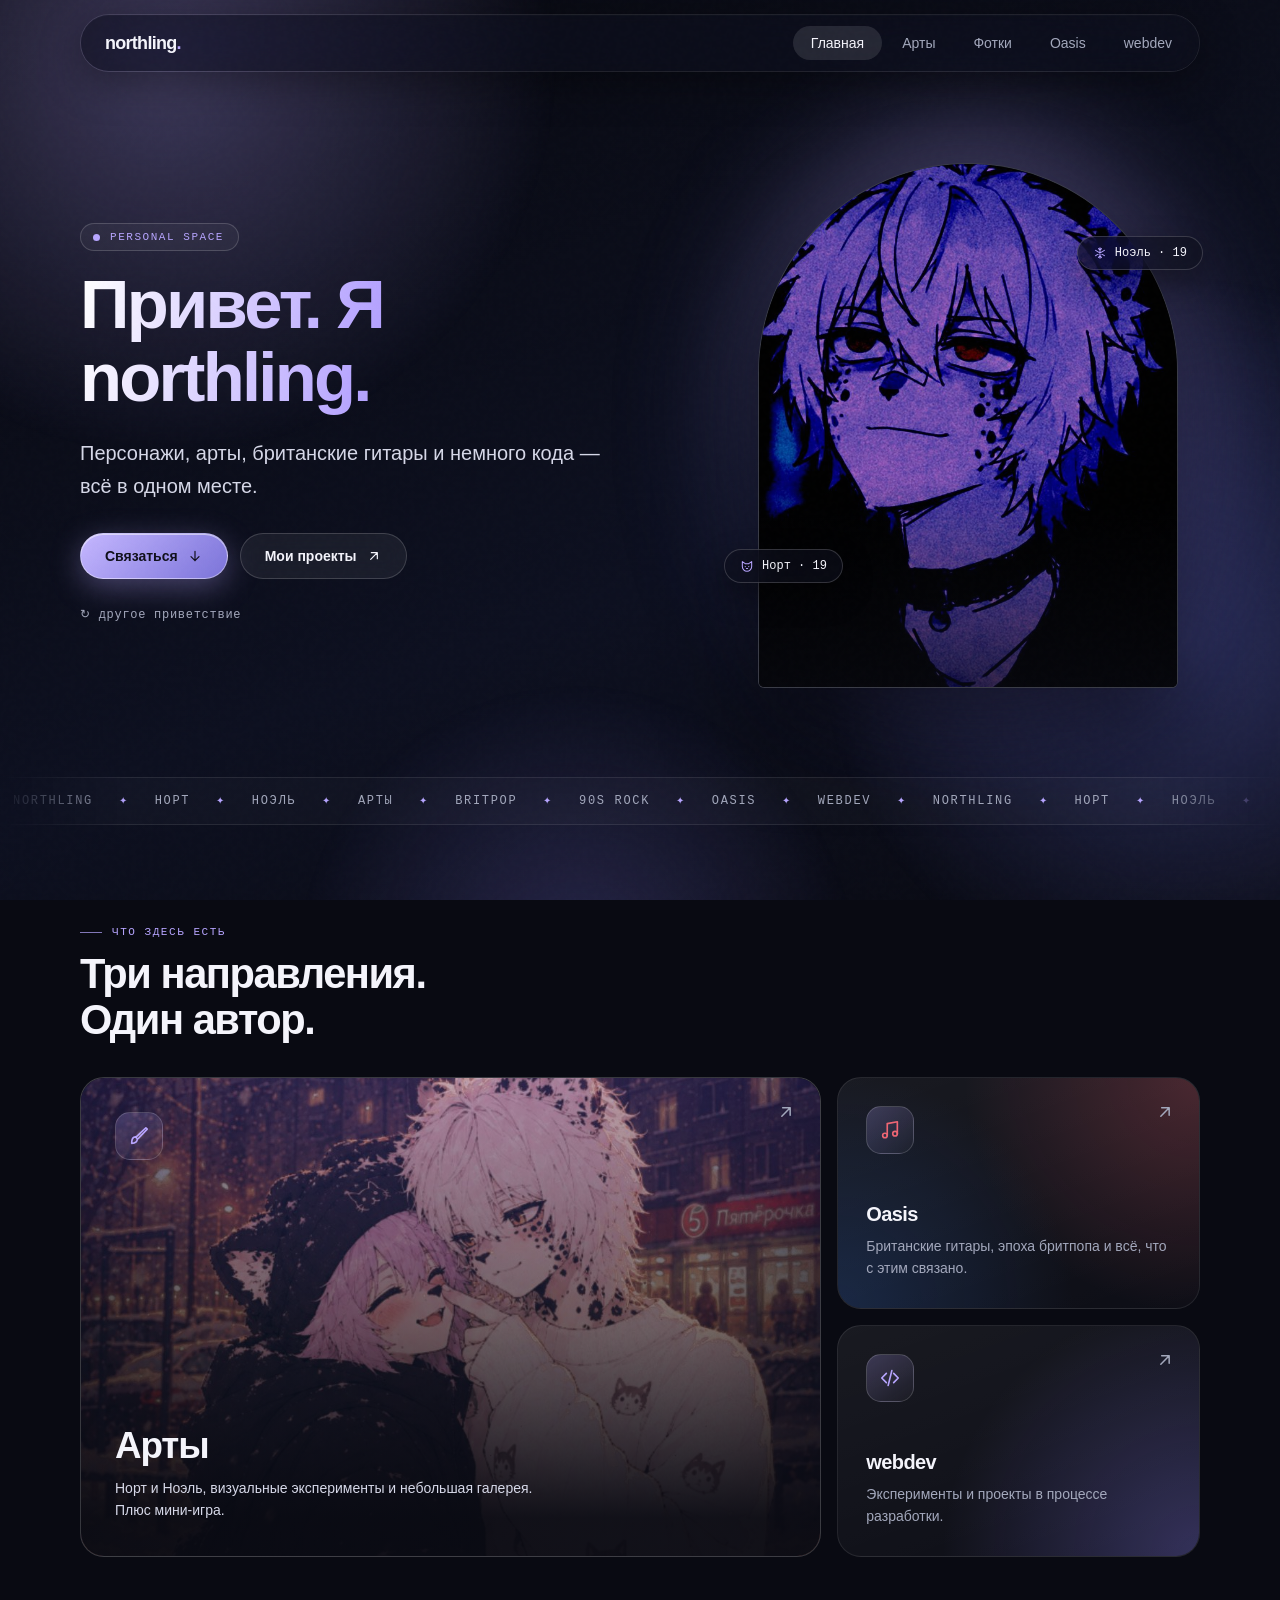
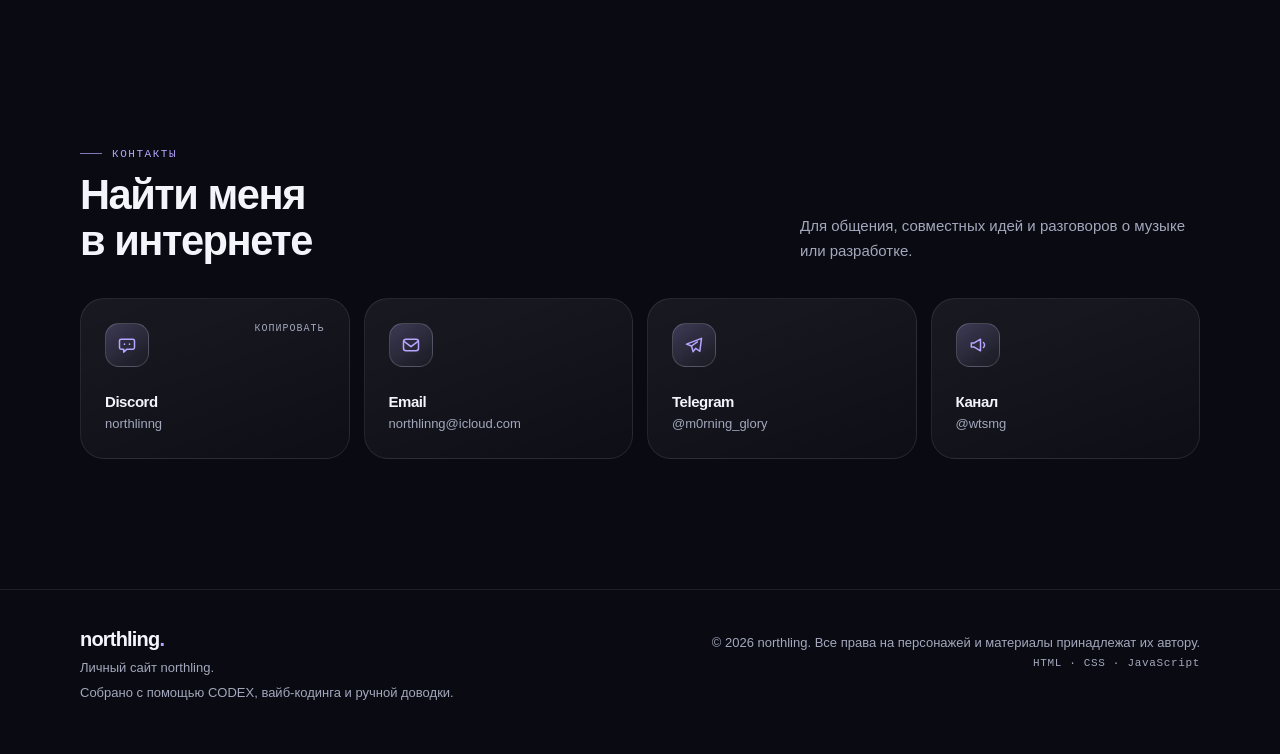
==== commit d2c7dcad: "Add Photos navigation and rename webdev" ====
--- a/index.html
+++ b/index.html
@@ -4,9 +4,9 @@
 <meta name="viewport" content="width=device-width,initial-scale=1">
 <meta name="theme-color" content="#090a12">
 <meta name="color-scheme" content="dark">
-<meta name="description" content="Главная — личный сайт northling: арты, Oasis и web dev.">
+<meta name="description" content="Главная — личный сайт northling: арты, Oasis и webdev.">
 <meta property="og:title" content="Главная · northling">
-<meta property="og:description" content="Главная — личный сайт northling: арты, Oasis и web dev.">
+<meta property="og:description" content="Главная — личный сайт northling: арты, Oasis и webdev.">
 <meta property="og:image" content="img/night.jpg">
 <title>Главная · northling</title>
 <link rel="icon" href="favicon.svg" type="image/svg+xml">
@@ -42,7 +42,7 @@
 <header class="top"><div class="wrap"><div class="pill">
 <a class="brand" href="index.html">northling<span>.</span></a>
 <button class="nav-toggle" type="button" aria-label="Открыть меню" aria-expanded="false" aria-controls="menu"><span></span><span></span></button>
-<nav id="menu" aria-label="Основная навигация"><a href="index.html" aria-current="page">Главная</a><a href="arts.html">Арты</a><a href="oasis.html">Oasis</a><a href="webdev.html">Web dev</a></nav>
+<nav id="menu" aria-label="Основная навигация"><a href="index.html" aria-current="page">Главная</a><a href="arts.html">Арты</a><a href="photos.html">Фотки</a><a href="oasis.html">Oasis</a><a href="webdev.html">webdev</a></nav>
 </div></div></header>
 <main>
 
@@ -60,13 +60,13 @@
 <span class="float-chip b"><svg class="i " aria-hidden="true"><use href="#i-snow"/></svg> Ноэль · 19</span>
 </div>
 </div></section>
-<div class="marquee" aria-hidden="true"><div class="marquee-track"><div class="marquee-group"><span>northling</span><span>Норт</span><span>Ноэль</span><span>арты</span><span>britpop</span><span>90s rock</span><span>Oasis</span><span>web dev</span></div><div class="marquee-group"><span>northling</span><span>Норт</span><span>Ноэль</span><span>арты</span><span>britpop</span><span>90s rock</span><span>Oasis</span><span>web dev</span></div></div></div>
+<div class="marquee" aria-hidden="true"><div class="marquee-track"><div class="marquee-group"><span>northling</span><span>Норт</span><span>Ноэль</span><span>арты</span><span>britpop</span><span>90s rock</span><span>Oasis</span><span>webdev</span></div><div class="marquee-group"><span>northling</span><span>Норт</span><span>Ноэль</span><span>арты</span><span>britpop</span><span>90s rock</span><span>Oasis</span><span>webdev</span></div></div></div>
 <section class="sec"><div class="wrap">
 <div class="section-head"><div><span class="eyebrow">что здесь есть</span><h2>Три направления.<br>Один автор.</h2></div></div>
 <div class="bento">
 <a class="card b-arts rv" href="arts.html"><img src="img/snow.jpg" alt="" loading="lazy"><svg class="i go" aria-hidden="true"><use href="#i-arrow"/></svg><span class="ico"><svg class="i " aria-hidden="true"><use href="#i-brush"/></svg></span><h3>Арты</h3><p>Норт и Ноэль, визуальные эксперименты и небольшая галерея. Плюс мини-игра.</p></a>
 <a class="card b-oasis rv" href="oasis.html"><svg class="i go" aria-hidden="true"><use href="#i-arrow"/></svg><span class="ico"><svg class="i " aria-hidden="true"><use href="#i-note"/></svg></span><h3>Oasis</h3><p>Британские гитары, эпоха бритпопа и всё, что с этим связано.</p></a>
-<a class="card b-web rv" href="webdev.html"><svg class="i go" aria-hidden="true"><use href="#i-arrow"/></svg><span class="ico"><svg class="i " aria-hidden="true"><use href="#i-code"/></svg></span><h3>Web dev</h3><p>Эксперименты и проекты в процессе разработки.</p></a>
+<a class="card b-web rv" href="webdev.html"><svg class="i go" aria-hidden="true"><use href="#i-arrow"/></svg><span class="ico"><svg class="i " aria-hidden="true"><use href="#i-code"/></svg></span><h3>webdev</h3><p>Эксперименты и проекты в процессе разработки.</p></a>
 </div></div></section>
 <section class="sec" id="contact"><div class="wrap">
 <div class="section-head"><div><span class="eyebrow">контакты</span><h2>Найти меня<br>в интернете</h2></div><p>Для общения, совместных идей и разговоров о музыке или разработке.</p></div>
--- a/css/style.css
+++ b/css/style.css
@@ -0,0 +1,286 @@
+/* northling — общий стиль. Гамма: чёрный → тёмно-синий → фиолетовый → лавандовый → белый */
+:root{
+  --bg:#090a12;--bg2:#0d1020;--panel:#121522;
+  --text:#f4f4fb;--muted:#a3a8bc;--soft:#d6d8e8;
+  --line:rgba(255,255,255,.09);--line2:rgba(255,255,255,.17);
+  --accent:#b7a5ff;--accent2:#7c73d9;--blue:#454a91;
+  --blob1:rgba(183,165,255,.30);--blob2:rgba(69,74,145,.55);--blob3:rgba(124,115,217,.26);
+  --display:'Unbounded','Onest',-apple-system,BlinkMacSystemFont,'Segoe UI',sans-serif;
+  --body:'Onest',-apple-system,BlinkMacSystemFont,'SF Pro Text','Segoe UI',sans-serif;
+  --mono:'JetBrains Mono',ui-monospace,SFMono-Regular,Menlo,Consolas,monospace;
+  --r:24px;--ease:cubic-bezier(.2,.7,.2,1);
+}
+.oasis-page{--accent:#e45d68;--accent2:#2e5ca8;--blob1:rgba(201,30,53,.30);--blob2:rgba(40,88,165,.45);--blob3:rgba(228,93,104,.18)}
+
+*{box-sizing:border-box}
+html{scroll-behavior:smooth;scroll-padding-top:100px;-webkit-text-size-adjust:100%}
+html.menu-open{overflow:hidden}
+body{margin:0;background:var(--bg);color:var(--text);font:400 16px/1.65 var(--body);-webkit-font-smoothing:antialiased;overflow-x:hidden}
+a{color:inherit}
+img{display:block;max-width:100%}
+h1,h2,h3,p{margin-top:0}
+::selection{background:var(--accent);color:#10101b}
+:focus-visible{outline:2px solid var(--accent);outline-offset:3px;border-radius:8px}
+svg.i{width:1em;height:1em;flex:none;fill:none;stroke:currentColor;stroke-width:1.8;stroke-linecap:round;stroke-linejoin:round}
+
+/* ——— фон ——— */
+.bg{position:fixed;inset:0;z-index:-2;overflow:hidden;background:linear-gradient(160deg,#080910,var(--bg2) 60%,var(--bg))}
+.bg i{position:absolute;border-radius:50%;will-change:transform}
+.bg i:nth-child(1){width:70vmax;height:70vmax;left:-22vmax;top:-30vmax;background:radial-gradient(circle,var(--blob1),transparent 62%);animation:drift1 24s ease-in-out infinite alternate}
+.bg i:nth-child(2){width:65vmax;height:65vmax;right:-25vmax;top:25vh;background:radial-gradient(circle,var(--blob2),transparent 62%);animation:drift2 28s ease-in-out infinite alternate}
+.bg i:nth-child(3){width:50vmax;height:50vmax;left:20vw;bottom:-30vmax;background:radial-gradient(circle,var(--blob3),transparent 62%);animation:drift1 32s ease-in-out infinite alternate-reverse}
+.grain{position:fixed;inset:0;pointer-events:none;z-index:100;opacity:.07;background-image:url("data:image/svg+xml,%3Csvg viewBox='0 0 180 180' xmlns='http://www.w3.org/2000/svg'%3E%3Cfilter id='n'%3E%3CfeTurbulence type='fractalNoise' baseFrequency='.9' numOctaves='2' stitchTiles='stitch'/%3E%3C/filter%3E%3Crect width='100%25' height='100%25' filter='url(%23n)' opacity='.22'/%3E%3C/svg%3E")}
+@keyframes drift1{to{transform:translate3d(8vmax,6vmax,0) scale(1.1)}}
+@keyframes drift2{to{transform:translate3d(-9vmax,-5vmax,0) scale(1.08)}}
+
+/* ——— каркас ——— */
+.wrap{width:min(1120px,calc(100% - 40px));margin:auto}
+main{min-height:70vh}
+.sec{padding:clamp(48px,7vw,90px) 0}
+
+/* ——— шапка: стеклянная «таблетка» в стиле Apple ——— */
+.top{position:sticky;top:0;z-index:50;padding:14px 0}
+.pill{position:relative;isolation:isolate;display:flex;align-items:center;justify-content:space-between;gap:16px;height:58px;padding:0 9px 0 24px;border:1px solid var(--line);border-radius:999px;box-shadow:0 10px 40px rgba(0,0,0,.35),inset 0 1px 0 rgba(255,255,255,.07)}
+.pill:before{content:"";position:absolute;inset:0;z-index:-1;border-radius:inherit;background:rgba(14,16,28,.6);-webkit-backdrop-filter:blur(22px) saturate(1.6);backdrop-filter:blur(22px) saturate(1.6)}
+.brand{position:relative;z-index:3;font:600 18px var(--display);letter-spacing:-.04em;text-decoration:none}
+.brand span{color:var(--accent)}
+nav{display:flex;gap:2px;align-items:center}
+nav a{font:500 14px var(--body);text-decoration:none;color:var(--muted);padding:9px 18px;border-radius:999px;transition:color .25s,background .25s}
+nav a:hover,nav a:focus-visible{color:var(--text);background:rgba(255,255,255,.07)}
+nav a[aria-current=page]{color:var(--text);background:rgba(255,255,255,.11)}
+.nav-toggle{display:none;position:relative;z-index:3;width:42px;height:42px;border:1px solid var(--line);border-radius:50%;background:rgba(255,255,255,.06);color:var(--text);cursor:pointer;padding:0}
+.nav-toggle span{position:absolute;left:13px;right:13px;height:2px;border-radius:2px;background:currentColor;transition:transform .3s var(--ease),top .3s var(--ease)}
+.nav-toggle span:nth-child(1){top:16px}.nav-toggle span:nth-child(2){top:24px}
+.nav-toggle[aria-expanded=true] span:nth-child(1){top:20px;transform:rotate(45deg)}
+.nav-toggle[aria-expanded=true] span:nth-child(2){top:20px;transform:rotate(-45deg)}
+
+/* ——— типографика ——— */
+h1{font:600 clamp(2.1rem,5.4vw,4.3rem)/1.06 var(--display);letter-spacing:-.04em;margin:18px 0 22px;overflow-wrap:break-word;text-wrap:balance}
+h1.long{font-size:clamp(1.7rem,3.8vw,2.9rem);line-height:1.15}
+h2{font:600 clamp(1.6rem,3.4vw,2.6rem)/1.1 var(--display);letter-spacing:-.035em;margin:10px 0 0;text-wrap:balance}
+h3{font:600 20px/1.25 var(--display);letter-spacing:-.03em;margin:0 0 8px}
+.grad{background:linear-gradient(100deg,#fff 0%,var(--accent) 48%,var(--accent2) 100%);-webkit-background-clip:text;background-clip:text;color:transparent;-webkit-text-fill-color:transparent}
+.accent{color:var(--accent)}
+.lead{font-size:clamp(17px,1.9vw,20px);color:var(--soft);max-width:540px}
+.muted{color:var(--muted)}.small{font-size:13px}
+.eyebrow{display:inline-flex;align-items:center;gap:10px;font:500 11px var(--mono);letter-spacing:.14em;text-transform:uppercase;color:var(--accent)}
+.eyebrow:before{content:"";width:22px;height:1px;background:currentColor;opacity:.7}
+.eyebrow.pillish{padding:7px 14px 7px 12px;border:1px solid var(--line2);border-radius:999px;background:rgba(255,255,255,.04)}
+.eyebrow.pillish:before{width:7px;height:7px;border-radius:50%;background:var(--accent);box-shadow:0 0 0 0 var(--accent);opacity:1;animation:ping 2.4s infinite}
+@keyframes ping{0%{box-shadow:0 0 0 0 color-mix(in srgb,var(--accent) 60%,transparent)}70%,100%{box-shadow:0 0 0 9px transparent}}
+.section-head{display:flex;align-items:flex-end;justify-content:space-between;gap:28px;margin-bottom:34px}
+.section-head p{max-width:400px;color:var(--muted);font-size:15px;margin:0}
+
+/* ——— кнопки ——— */
+.actions{display:flex;gap:12px;flex-wrap:wrap;margin-top:30px}
+.btn{display:inline-flex;align-items:center;justify-content:center;gap:9px;font:600 14px var(--body);text-decoration:none;color:var(--text);padding:14px 24px;border:1px solid var(--line2);border-radius:999px;background:rgba(255,255,255,.06);-webkit-backdrop-filter:blur(10px);backdrop-filter:blur(10px);cursor:pointer;transition:transform .3s var(--ease),background .3s,border-color .3s,box-shadow .3s}
+.btn:hover{transform:translateY(-2px);background:rgba(255,255,255,.12)}
+.btn:active{transform:translateY(1px) scale(.98)}
+.btn.primary{color:#10101b;border-color:rgba(255,255,255,.4);background:linear-gradient(135deg,color-mix(in srgb,var(--accent) 80%,#fff),var(--accent2));box-shadow:0 8px 30px color-mix(in srgb,var(--accent) 35%,transparent),inset 0 1px 0 rgba(255,255,255,.5)}
+.btn.primary:hover{background:linear-gradient(135deg,color-mix(in srgb,var(--accent) 65%,#fff),var(--accent2));box-shadow:0 12px 40px color-mix(in srgb,var(--accent) 50%,transparent),inset 0 1px 0 rgba(255,255,255,.5)}
+.oasis-page .btn.primary{background:linear-gradient(135deg,#f6efed,#e45d68);box-shadow:0 8px 30px rgba(228,93,104,.35),inset 0 1px 0 rgba(255,255,255,.6)}
+.btn .i{font-size:16px}
+
+/* ——— hero ——— */
+.hero{padding:clamp(36px,6vw,84px) 0 clamp(50px,7vw,90px)}
+.hero-grid{display:grid;grid-template-columns:1.12fr .88fr;gap:clamp(30px,5vw,70px);align-items:center}
+.hero-text{min-width:0}
+.hero-visual{position:relative;width:min(100%,420px);margin:auto}
+.hero-visual:before{content:"";position:absolute;inset:-6%;z-index:-1;border-radius:50%;background:conic-gradient(from 0deg,var(--accent),var(--accent2),var(--blue),var(--accent));filter:blur(60px);opacity:.38;animation:spin 18s linear infinite}
+@keyframes spin{to{transform:rotate(360deg)}}
+.frame{position:relative;aspect-ratio:4/5;border-radius:999px 999px 30px 30px;overflow:hidden;border:1px solid var(--line2);box-shadow:0 40px 90px rgba(0,0,0,.55),inset 0 0 0 6px rgba(9,10,18,.5);transition:transform .25s ease-out;transform-style:preserve-3d;background:var(--panel)}
+.frame img{width:100%;height:100%;object-fit:cover;object-position:62% 25%}
+.frame:after{content:"";position:absolute;inset:0;background:linear-gradient(180deg,transparent 60%,rgba(9,10,18,.65))}
+.float-chip{position:absolute;display:inline-flex;align-items:center;gap:8px;padding:9px 15px;border:1px solid var(--line2);border-radius:999px;font:500 12px var(--mono);background:rgba(14,16,28,.62);-webkit-backdrop-filter:blur(14px);backdrop-filter:blur(14px);box-shadow:0 12px 30px rgba(0,0,0,.4);animation:bob 6s ease-in-out infinite}
+.float-chip .i{color:var(--accent);font-size:14px}
+.float-chip.a{left:-8%;bottom:20%}
+.float-chip.b{right:-6%;top:14%;animation-delay:-3s}
+@keyframes bob{0%,100%{translate:0 0}50%{translate:0 -10px}}
+
+/* ——— бегущая строка ——— */
+.marquee{overflow:hidden;border-block:1px solid var(--line);background:rgba(255,255,255,.025);-webkit-mask-image:linear-gradient(90deg,transparent,#000 10%,#000 90%,transparent);mask-image:linear-gradient(90deg,transparent,#000 10%,#000 90%,transparent)}
+.marquee-track{display:flex;width:max-content;animation:marquee 38s linear infinite}
+.marquee-group{display:flex;align-items:center;flex:none}
+.marquee-group span{display:inline-flex;align-items:center;gap:26px;padding:16px 13px;font:500 12px var(--mono);letter-spacing:.14em;text-transform:uppercase;color:var(--muted);white-space:nowrap}
+.marquee-group span:after{content:"✦";color:var(--accent);font-size:10px}
+@keyframes marquee{to{transform:translateX(-50%)}}
+
+/* ——— карточки ——— */
+.cards{display:grid;grid-template-columns:repeat(3,minmax(0,1fr));gap:16px}
+.card{position:relative;isolation:isolate;display:block;overflow:hidden;padding:28px;border:1px solid var(--line);border-radius:var(--r);background:linear-gradient(160deg,rgba(255,255,255,.065),rgba(255,255,255,.02));text-decoration:none;transition:transform .4s var(--ease),border-color .3s,background .3s}
+.card:after{content:"";position:absolute;inset:0;z-index:-1;opacity:0;transition:opacity .35s;background:radial-gradient(420px circle at var(--mx,50%) var(--my,0%),color-mix(in srgb,var(--accent) 20%,transparent),transparent 62%)}
+.card:hover{transform:translateY(-6px);border-color:var(--line2);border-color:color-mix(in srgb,var(--accent) 50%,transparent)}
+.card:hover:after{opacity:1}
+.card p{font-size:14px;line-height:1.6;color:var(--muted);margin:0}
+.card p+p{margin-top:12px}
+.card .tags{margin-top:18px}
+.ico{display:grid;place-items:center;width:48px;height:48px;margin-bottom:22px;border:1px solid var(--line2);border-radius:15px;font-size:22px;color:var(--accent);background:linear-gradient(145deg,color-mix(in srgb,var(--accent) 24%,transparent),rgba(255,255,255,.02))}
+.tag{display:inline-flex;align-items:center;font:500 11px var(--mono);padding:5px 11px;border:1px solid var(--line);border-radius:999px;color:var(--accent);background:rgba(255,255,255,.03);margin:0 6px 6px 0}
+.card .go{position:absolute;top:24px;right:24px;font-size:20px;color:var(--muted);transition:transform .35s var(--ease),color .3s}
+.card:hover .go{transform:translate(3px,-3px);color:var(--accent)}
+
+/* бенто на главной */
+.bento{display:grid;grid-template-columns:repeat(3,minmax(0,1fr));grid-template-rows:repeat(2,minmax(230px,auto));gap:16px}
+.bento .b-arts{grid-row:span 2;grid-column:span 2;display:flex;flex-direction:column;justify-content:flex-end;padding:34px;min-height:480px;border-color:var(--line2)}
+.bento .b-arts img{position:absolute;inset:0;z-index:-2;width:100%;height:100%;object-fit:cover;object-position:50% 30%;transition:transform 1s var(--ease)}
+.bento .b-arts:hover img{transform:scale(1.05)}
+.bento .b-arts:before{content:"";position:absolute;inset:0;z-index:-1;background:linear-gradient(0deg,rgba(9,10,18,.96) 8%,rgba(9,10,18,.55) 48%,rgba(60,50,130,.3));}
+.bento .b-arts h3{font-size:clamp(1.6rem,3vw,2.3rem)}
+.bento .b-arts p{max-width:420px;color:var(--soft)}
+.bento .b-oasis:before{content:"";position:absolute;inset:0;z-index:-1;background:radial-gradient(circle at 100% 0%,rgba(228,93,104,.26),transparent 55%),radial-gradient(circle at 0% 100%,rgba(46,92,168,.30),transparent 55%)}
+.bento .b-oasis .ico{color:#ef6674}
+.bento .b-web:before{content:"";position:absolute;inset:0;z-index:-1;background:radial-gradient(circle at 100% 100%,color-mix(in srgb,var(--accent2) 35%,transparent),transparent 60%)}
+.bento .card{display:flex;flex-direction:column;justify-content:flex-end}
+.bento .card .ico{margin-bottom:auto}
+
+/* персонажи */
+.chars{display:grid;grid-template-columns:1fr 1fr;gap:16px}
+.char{display:flex;flex-direction:column;padding:32px}
+.char .top-row{display:flex;align-items:center;gap:16px;margin-bottom:20px}
+.char .ico{margin:0;width:58px;height:58px;font-size:26px;border-radius:18px}
+.char h3{font-size:28px;margin:0}
+.char .sub{font:500 12px var(--mono);letter-spacing:.06em;color:var(--accent);margin:4px 0 0}
+.char p{font-size:15px}
+.stats{display:flex;gap:10px;margin-top:22px}
+.stat{flex:1;padding:12px 14px;border:1px solid var(--line);border-radius:16px;background:rgba(255,255,255,.03)}
+.stat b{display:block;font:600 20px var(--display);letter-spacing:-.03em}
+.stat span{font:500 10px var(--mono);letter-spacing:.1em;text-transform:uppercase;color:var(--muted)}
+.duo{margin-top:16px;display:flex;gap:26px;align-items:center;padding:30px 32px}
+.duo .ico{margin:0;flex:none;width:58px;height:58px;font-size:26px}
+.duo h3{margin-bottom:4px}
+
+/* ——— галерея ——— */
+.gallery{display:grid;grid-template-columns:repeat(3,minmax(0,1fr));gap:16px}
+.shot{margin:0}
+.shot button{position:relative;display:block;width:100%;aspect-ratio:3/4;padding:0;overflow:hidden;border:1px solid var(--line);border-radius:var(--r);background:var(--panel);cursor:zoom-in;color:inherit;transition:transform .4s var(--ease),border-color .3s}
+.shot button:hover{transform:translateY(-5px);border-color:var(--line2)}
+.shot img{width:100%;height:100%;object-fit:cover;transition:transform .8s var(--ease)}
+.shot button:hover img{transform:scale(1.06)}
+.shot .cap{position:absolute;left:0;right:0;bottom:0;padding:48px 20px 18px;text-align:left;font:500 12px var(--mono);letter-spacing:.06em;color:#fff;background:linear-gradient(0deg,rgba(9,10,18,.85),transparent)}
+.lb{position:fixed;inset:0;z-index:80;display:grid;place-items:center;padding:20px;background:rgba(5,6,12,.88);-webkit-backdrop-filter:blur(18px);backdrop-filter:blur(18px);animation:fade .25s}
+.lb[hidden]{display:none}
+.lb figure{margin:0;text-align:center}
+.lb img{max-height:80vh;max-width:min(92vw,900px);margin:auto;border-radius:18px;box-shadow:0 30px 100px rgba(0,0,0,.7)}
+.lb figcaption{margin-top:14px;font:500 12px var(--mono);letter-spacing:.08em;color:var(--muted)}
+.lb .btn{position:absolute;padding:0;width:48px;height:48px;font-size:20px}
+.lb .close{top:20px;right:20px}.lb .prev{left:20px;top:50%;margin-top:-24px}.lb .next{right:20px;top:50%;margin-top:-24px}
+@keyframes fade{from{opacity:0}}
+
+/* ——— игра ——— */
+.game{padding:clamp(20px,3vw,32px)}
+.game:hover{transform:none}
+.game-bar{display:flex;justify-content:space-between;align-items:center;gap:14px;flex-wrap:wrap;margin-bottom:20px}
+.score-box{display:flex;gap:10px}
+.score{padding:8px 16px;border:1px solid var(--line);border-radius:14px;background:rgba(255,255,255,.03)}
+.score span{display:block;font:500 10px var(--mono);letter-spacing:.1em;text-transform:uppercase;color:var(--muted)}
+.score b{font:600 20px var(--display);letter-spacing:-.03em}
+#gameStatus{flex:1;min-width:180px;text-align:center}
+#board{display:grid;grid-template-columns:repeat(8,minmax(0,1fr));gap:6px;max-width:520px;margin:auto;touch-action:manipulation}
+.tile{display:grid;place-items:center;aspect-ratio:1;min-width:0;padding:0;font-size:clamp(18px,4.4vw,28px);border:1px solid var(--line);border-radius:12px;background:linear-gradient(145deg,rgba(255,255,255,.09),rgba(255,255,255,.02));cursor:pointer;transition:transform .2s var(--ease),background .2s,border-color .2s}
+.tile:hover{transform:translateY(-2px);border-color:var(--line2)}
+.tile.sel{background:linear-gradient(145deg,var(--accent),var(--accent2));border-color:#fff;transform:scale(.92)}
+.tile.sel svg{color:#10101b!important}
+.tile.pop{animation:pop .22s ease-in forwards}
+.tile svg{width:62%;height:62%}
+@keyframes pop{to{transform:scale(.2);opacity:0}}
+.legend{display:flex;flex-wrap:wrap;gap:8px 18px;justify-content:center;margin:22px 0 0;font-size:13px;color:var(--muted)}
+.legend span{display:inline-flex;align-items:center;gap:7px}
+
+/* ——— Oasis ——— */
+.oasis-hero h1{font-size:clamp(2.2rem,6.4vw,5rem);line-height:1}
+.tracklist{display:grid;gap:10px;margin:0;padding:0;list-style:none}
+.track{display:grid;grid-template-columns:56px minmax(0,1fr) auto;align-items:center;gap:18px;padding:20px 26px;border:1px solid var(--line);border-radius:20px;background:linear-gradient(160deg,rgba(255,255,255,.05),rgba(255,255,255,.015));transition:transform .35s var(--ease),border-color .3s,background .3s}
+.track:hover{transform:translateX(8px);border-color:color-mix(in srgb,var(--accent) 50%,transparent);background:linear-gradient(160deg,rgba(255,255,255,.08),rgba(255,255,255,.03))}
+.track .n{font:500 13px var(--mono);color:var(--muted)}
+.track h3{margin:0;font:600 clamp(16px,2.2vw,21px)/1.3 var(--display);letter-spacing:-.03em}
+.track .yr{font:500 13px var(--mono);color:var(--accent)}
+.song .num{display:block;margin-bottom:34px;font:600 44px/1 var(--display);letter-spacing:-.05em;color:transparent;-webkit-text-stroke:1px color-mix(in srgb,var(--accent) 70%,transparent)}
+
+/* ——— проекты ——— */
+.project{display:grid;grid-template-columns:minmax(0,1fr) auto;align-items:center;gap:24px;padding:34px}
+.project h3{font-size:clamp(1.5rem,3vw,2.1rem);margin-bottom:14px}
+.status{display:inline-flex;align-items:center;gap:9px;font:500 11px var(--mono);letter-spacing:.08em;text-transform:uppercase;padding:7px 13px;border:1px solid color-mix(in srgb,var(--accent) 40%,transparent);border-radius:999px;color:var(--accent);background:color-mix(in srgb,var(--accent) 9%,transparent)}
+.status:before{content:"";width:7px;height:7px;border-radius:50%;background:var(--accent);animation:ping 2.4s infinite}
+.project .tags{margin-top:16px}
+.ghost-card{display:grid;place-items:center;min-height:130px;margin-top:16px;border:1px dashed var(--line2);border-radius:var(--r);color:var(--muted);font:500 12px var(--mono);letter-spacing:.1em;text-transform:uppercase;text-align:center;padding:20px}
+
+/* ——— контакты ——— */
+.contact-grid{display:grid;grid-template-columns:repeat(4,minmax(0,1fr));gap:14px}
+.contact{padding:24px;font:inherit;color:inherit;text-align:left;width:100%;cursor:pointer;background:linear-gradient(160deg,rgba(255,255,255,.065),rgba(255,255,255,.02))}
+.contact .ico{width:44px;height:44px;margin-bottom:26px;font-size:20px;border-radius:14px}
+.contact strong{display:block;font:600 15px var(--display);letter-spacing:-.03em;margin-bottom:3px}
+.contact span.v{display:block;font-size:13px;color:var(--muted);overflow-wrap:anywhere}
+.contact .hint{position:absolute;top:24px;right:24px;font:500 10px var(--mono);letter-spacing:.1em;text-transform:uppercase;color:var(--muted)}
+
+.toast{position:fixed;left:50%;bottom:28px;z-index:90;translate:-50% 24px;opacity:0;pointer-events:none;padding:12px 22px;border:1px solid var(--line2);border-radius:999px;font:500 13px var(--body);background:rgba(20,22,38,.9);-webkit-backdrop-filter:blur(16px);backdrop-filter:blur(16px);transition:opacity .3s,translate .4s var(--ease)}
+.toast.show{opacity:1;translate:-50% 0}
+
+/* ——— футер ——— */
+.footer{margin-top:40px;padding:38px 0 46px;border-top:1px solid var(--line);color:var(--muted);font-size:13px}
+.footrow{display:flex;justify-content:space-between;gap:28px;align-items:flex-start}
+.footbrand{font:600 20px var(--display);letter-spacing:-.04em;color:var(--text);margin-bottom:6px}
+.footbrand span{color:var(--accent)}
+.footer p{margin:4px 0}
+.footer .right{text-align:right}
+.footer .mono{font:500 11px var(--mono);letter-spacing:.06em}
+
+/* ——— появление ——— */
+.js .rv{opacity:0;translate:0 26px;transition:opacity .8s var(--ease),translate .8s var(--ease);transition-delay:var(--d,0s)}
+.js .rv.in{opacity:1;translate:0 0}
+
+/* ——— адаптив ——— */
+@media(max-width:900px){
+  .hero-grid{grid-template-columns:1fr}
+  .hero-visual{width:min(78%,360px)}
+  .float-chip.a{left:-4%}.float-chip.b{right:-4%}
+  .bento{grid-template-columns:1fr 1fr}
+  .bento .b-arts{grid-column:span 2;grid-row:auto;min-height:420px}
+  .chars{grid-template-columns:1fr}
+  .cards{grid-template-columns:repeat(2,minmax(0,1fr))}
+  .contact-grid{grid-template-columns:repeat(2,minmax(0,1fr))}
+  .section-head{display:block}.section-head p{margin-top:14px}
+}
+@media(max-width:760px){
+  .wrap{width:calc(100% - 32px)}
+  .top{padding:10px 0}
+  .pill{height:54px;padding:0 6px 0 20px}
+  .nav-toggle{display:block}
+  nav{display:none;position:fixed;inset:0;z-index:2;flex-direction:column;justify-content:center;align-items:stretch;gap:8px;padding:90px 28px 40px;background:rgba(9,10,18,.94);-webkit-backdrop-filter:blur(26px);backdrop-filter:blur(26px)}
+  nav.open{display:flex;animation:fade .25s}
+  nav a{font:600 clamp(24px,8vw,34px) var(--display);letter-spacing:-.04em;padding:16px 8px;border-radius:0;border-bottom:1px solid var(--line);color:var(--text);background:none!important}
+  nav a[aria-current=page]{color:var(--accent)}
+  .bento{grid-template-columns:1fr}
+  .bento .b-arts{grid-column:auto;min-height:400px;padding:26px}
+  .bento .card{min-height:220px}
+  .gallery{grid-template-columns:1fr 1fr;gap:10px}
+  .shot:first-child{grid-column:span 2}.shot:first-child button{aspect-ratio:4/3}
+  .shot button{border-radius:18px}
+  .lb .prev{left:8px}.lb .next{right:8px}.lb .btn{width:42px;height:42px}
+  .project{grid-template-columns:1fr}.project .btn{width:100%}
+  .duo{flex-direction:column;align-items:flex-start;gap:18px}
+  .track{grid-template-columns:38px minmax(0,1fr) auto;gap:10px;padding:16px 18px}
+  .track:hover{transform:none}
+  .footrow{flex-direction:column}.footer .right{text-align:left}
+  #board{gap:4px}.tile{border-radius:9px}
+  .float-chip{font-size:11px;padding:7px 12px}
+}
+@media(max-width:560px){
+  .cards{grid-template-columns:1fr}
+  .contact-grid{gap:10px}.contact{padding:18px}.contact .hint{top:18px;right:16px}
+  .stats{flex-wrap:wrap}
+  .card{padding:24px}
+}
+@media(prefers-reduced-motion:reduce){
+  html{scroll-behavior:auto}
+  *,*:before,*:after{animation:none!important;transition:none!important}
+  .js .rv{opacity:1;translate:none}
+}
+
+/* ——— мелочи ——— */
+.again{margin-top:22px;padding:6px 0;border:0;background:none;color:var(--muted);font:500 12px var(--mono);letter-spacing:.06em;cursor:pointer;transition:color .25s}
+.again:hover{color:var(--accent)}
+.tile svg{fill:currentColor;fill-opacity:.16}
+.tile.sel svg{fill-opacity:.3}
+.song h3{font-size:18px}
+.hero{overflow-x:clip}
+html{overflow-x:hidden}
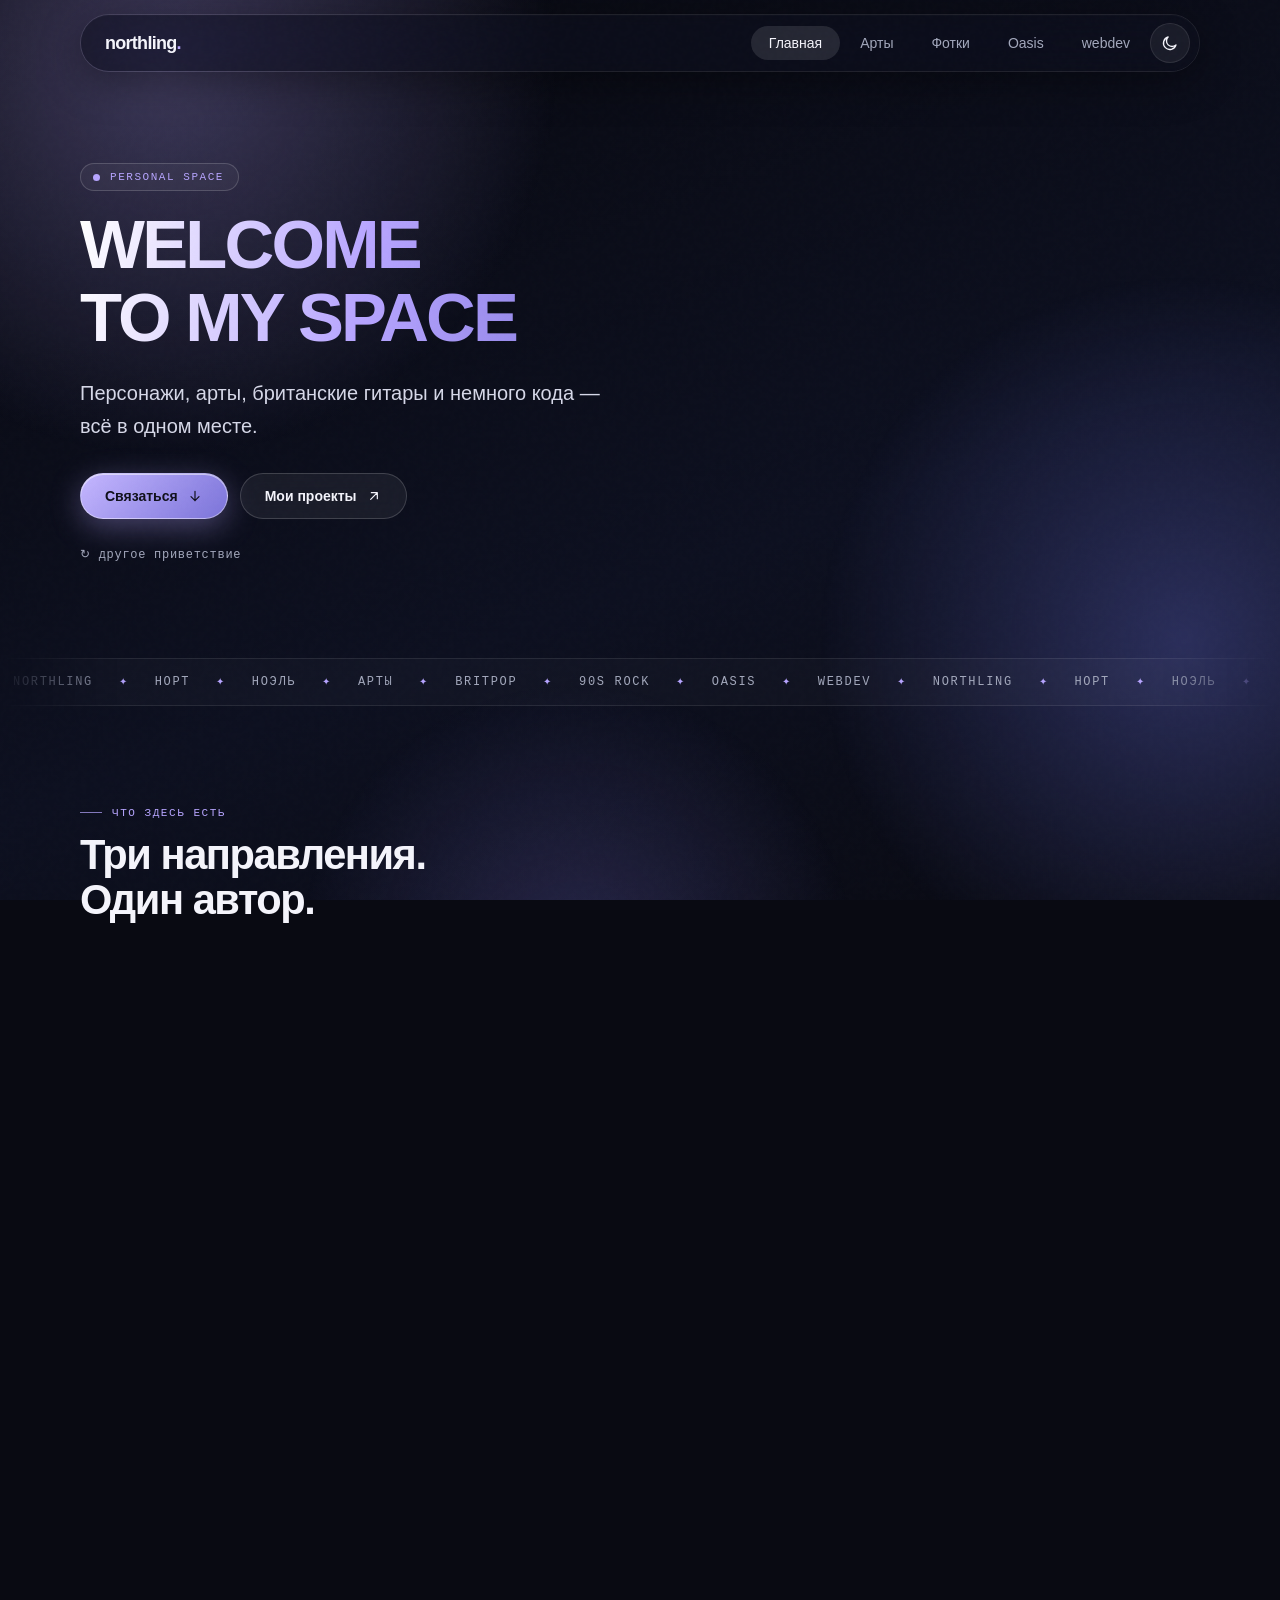
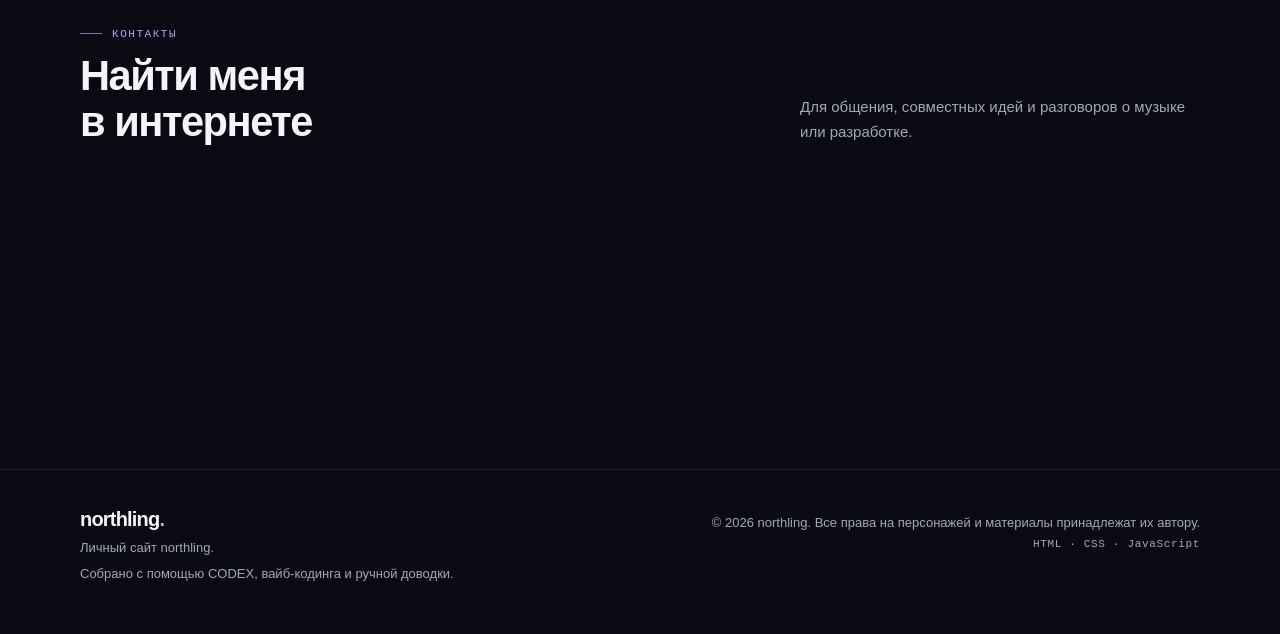
==== commit dea80fae: "АПДЕЙТ" ====
--- a/index.html
+++ b/index.html
@@ -42,7 +42,7 @@
 <header class="top"><div class="wrap"><div class="pill">
 <a class="brand" href="index.html">northling<span>.</span></a>
 <button class="nav-toggle" type="button" aria-label="Открыть меню" aria-expanded="false" aria-controls="menu"><span></span><span></span></button>
-<nav id="menu" aria-label="Основная навигация"><a href="index.html" aria-current="page">Главная</a><a href="arts.html">Арты</a><a href="photos.html">Фотки</a><a href="oasis.html">Oasis</a><a href="webdev.html">webdev</a></nav>
+<nav id="menu" aria-label="Основная навигация"><a href="index.html" aria-current="page">Главная</a><a href="arts.html">Арты</a><a href="photos.html">Фотки</a><a href="oasis.html">Oasis</a><a href="webdev.html">webdev</a><button class="theme-toggle" type="button" aria-label="Переключить тему"><svg class="i" aria-hidden="true"><use href="#i-moon"/></svg></button></nav>
 </div></div></header>
 <main>
 
@@ -54,11 +54,7 @@
 <div class="actions"><a class="btn primary" href="#contact">Связаться <svg class="i " aria-hidden="true"><use href="#i-down"/></svg></a><a class="btn" href="webdev.html">Мои проекты <svg class="i " aria-hidden="true"><use href="#i-arrow"/></svg></a></div>
 <button class="again" id="again" type="button">↻ другое приветствие</button>
 </div>
-<div class="hero-visual">
-<div class="frame"><img src="img/night.jpg" alt="Ночной фиолетово-синий арт: портрет персонажа" fetchpriority="high"></div>
-<span class="float-chip a"><svg class="i " aria-hidden="true"><use href="#i-cat"/></svg> Норт · 19</span>
-<span class="float-chip b"><svg class="i " aria-hidden="true"><use href="#i-snow"/></svg> Ноэль · 19</span>
-</div>
+
 </div></section>
 <div class="marquee" aria-hidden="true"><div class="marquee-track"><div class="marquee-group"><span>northling</span><span>Норт</span><span>Ноэль</span><span>арты</span><span>britpop</span><span>90s rock</span><span>Oasis</span><span>webdev</span></div><div class="marquee-group"><span>northling</span><span>Норт</span><span>Ноэль</span><span>арты</span><span>britpop</span><span>90s rock</span><span>Oasis</span><span>webdev</span></div></div></div>
 <section class="sec"><div class="wrap">
--- a/css/style.css
+++ b/css/style.css
@@ -88,7 +88,7 @@
 .hero-visual{position:relative;width:min(100%,420px);margin:auto}
 .hero-visual:before{content:"";position:absolute;inset:-6%;z-index:-1;border-radius:50%;background:conic-gradient(from 0deg,var(--accent),var(--accent2),var(--blue),var(--accent));filter:blur(60px);opacity:.38;animation:spin 18s linear infinite}
 @keyframes spin{to{transform:rotate(360deg)}}
-.frame{position:relative;aspect-ratio:4/5;border-radius:999px 999px 30px 30px;overflow:hidden;border:1px solid var(--line2);box-shadow:0 40px 90px rgba(0,0,0,.55),inset 0 0 0 6px rgba(9,10,18,.5);transition:transform .25s ease-out;transform-style:preserve-3d;background:var(--panel)}
+.frame{position:relative;aspect-ratio:4/5;border-radius:26px;overflow:hidden;border:1px solid var(--line2);box-shadow:0 30px 70px rgba(0,0,0,.42);transition:transform .25s ease-out;transform-style:preserve-3d;background:var(--panel)}
 .frame img{width:100%;height:100%;object-fit:cover;object-position:62% 25%}
 .frame:after{content:"";position:absolute;inset:0;background:linear-gradient(180deg,transparent 60%,rgba(9,10,18,.65))}
 .float-chip{position:absolute;display:inline-flex;align-items:center;gap:8px;padding:9px 15px;border:1px solid var(--line2);border-radius:999px;font:500 12px var(--mono);background:rgba(14,16,28,.62);-webkit-backdrop-filter:blur(14px);backdrop-filter:blur(14px);box-shadow:0 12px 30px rgba(0,0,0,.4);animation:bob 6s ease-in-out infinite}
@@ -284,3 +284,32 @@
 .song h3{font-size:18px}
 .hero{overflow-x:clip}
 html{overflow-x:hidden}
+
+/* CMS galleries */
+.gallery-empty{grid-column:1/-1;padding:28px;border:1px dashed var(--line2);border-radius:var(--r);color:var(--muted);text-align:center}
+.album-grid{display:grid;grid-template-columns:repeat(2,minmax(0,1fr));gap:16px}
+.album-card{padding:26px}
+.album-card .album-meta{display:flex;align-items:center;justify-content:space-between;gap:12px;margin-bottom:16px}
+.album-card .album-year{font:500 12px var(--mono);color:var(--accent)}
+.album-card .album-description{color:var(--muted);font-size:14px;line-height:1.65}
+.album-tracks{margin:18px 0 0;padding:0;list-style:none;columns:2;column-gap:24px}
+.album-tracks li{break-inside:avoid;padding:5px 0;border-bottom:1px solid var(--line);font-size:12px;color:var(--soft)}
+.album-tracks li span{display:inline-block;min-width:24px;color:var(--muted);font:11px var(--mono)}
+.oasis-band-image{width:100%;height:100%;object-fit:cover;object-position:center 38%}
+@media(max-width:760px){.album-grid{grid-template-columns:1fr}.album-tracks{columns:1}}
+
+.oasis-page .frame{aspect-ratio:6/5}
+.oasis-page .frame img.oasis-band-image{object-position:center 40%}
+\n.oasis-editorial .cards{align-items:stretch}\n@media(max-width:760px){.oasis-editorial .cards{grid-template-columns:1fr}.theme-toggle{width:36px;height:36px}}\n
+:root{color-scheme:dark}
+html[data-theme="light"]{color-scheme:light;--bg:#f2f0eb;--bg2:#e8e5df;--panel:#fff;--text:#24232b;--soft:#514e58;--muted:#77727d;--line:rgba(35,32,42,.13);--line2:rgba(35,32,42,.22)}
+html[data-theme="light"] .bg{background:linear-gradient(160deg,#f7f5f0,var(--bg2) 60%,var(--bg))}
+html[data-theme="light"] .pill:before{background:rgba(248,246,241,.86)}
+.theme-toggle{display:grid;place-items:center;flex:none;width:40px;height:40px;border:1px solid var(--line);border-radius:50%;background:rgba(255,255,255,.06);color:var(--text);cursor:pointer}
+.theme-toggle .i{width:18px;height:18px}
+.home-hero-grid{display:flex;justify-content:center;text-align:center}
+.home-hero-grid .hero-text{width:min(100%,760px)}
+.home-hero-grid .eyebrow{display:none}
+.home-hero-grid h1{font-size:clamp(3.5rem,12vw,8rem);letter-spacing:-.075em;margin:12px 0 14px}
+.home-hero-grid .lead{margin-inline:auto}
+@media(max-width:760px){.theme-toggle{width:36px;height:36px}.home-hero-grid h1{font-size:clamp(3rem,16vw,5.5rem)}}
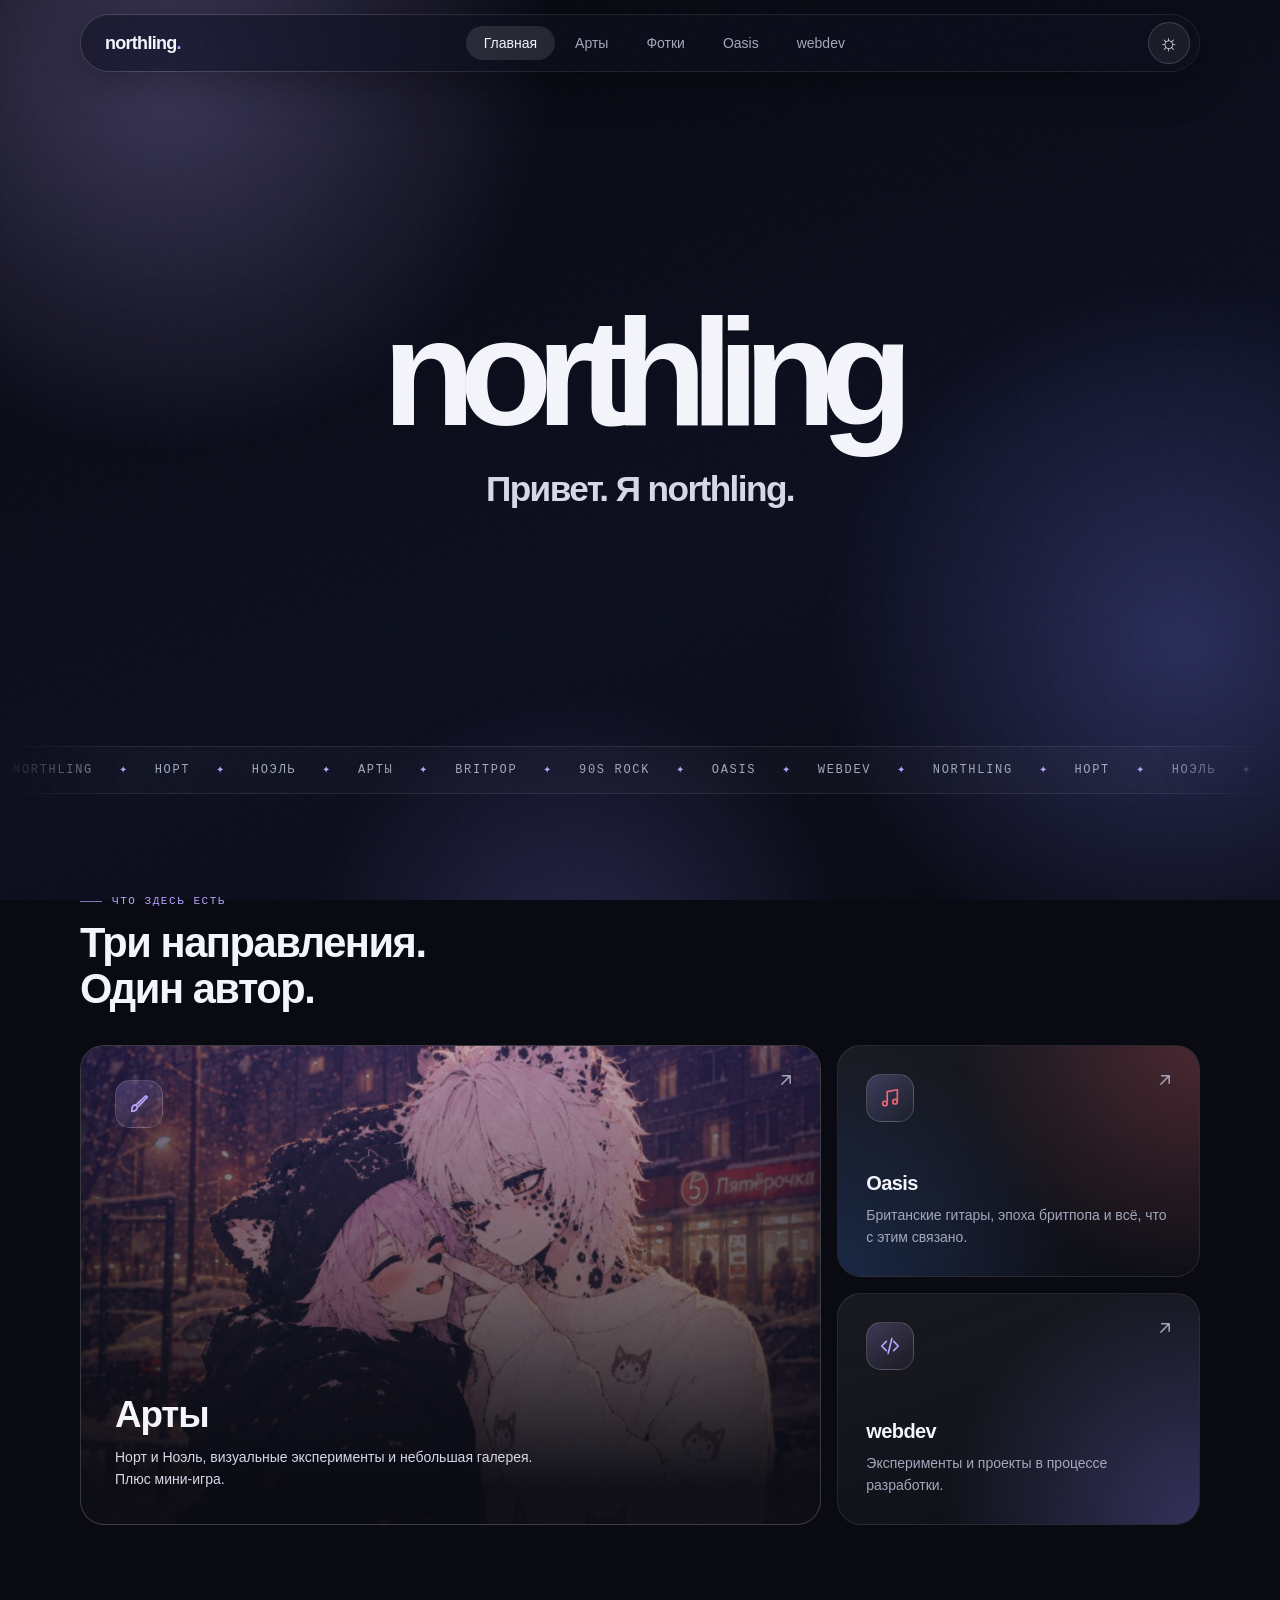
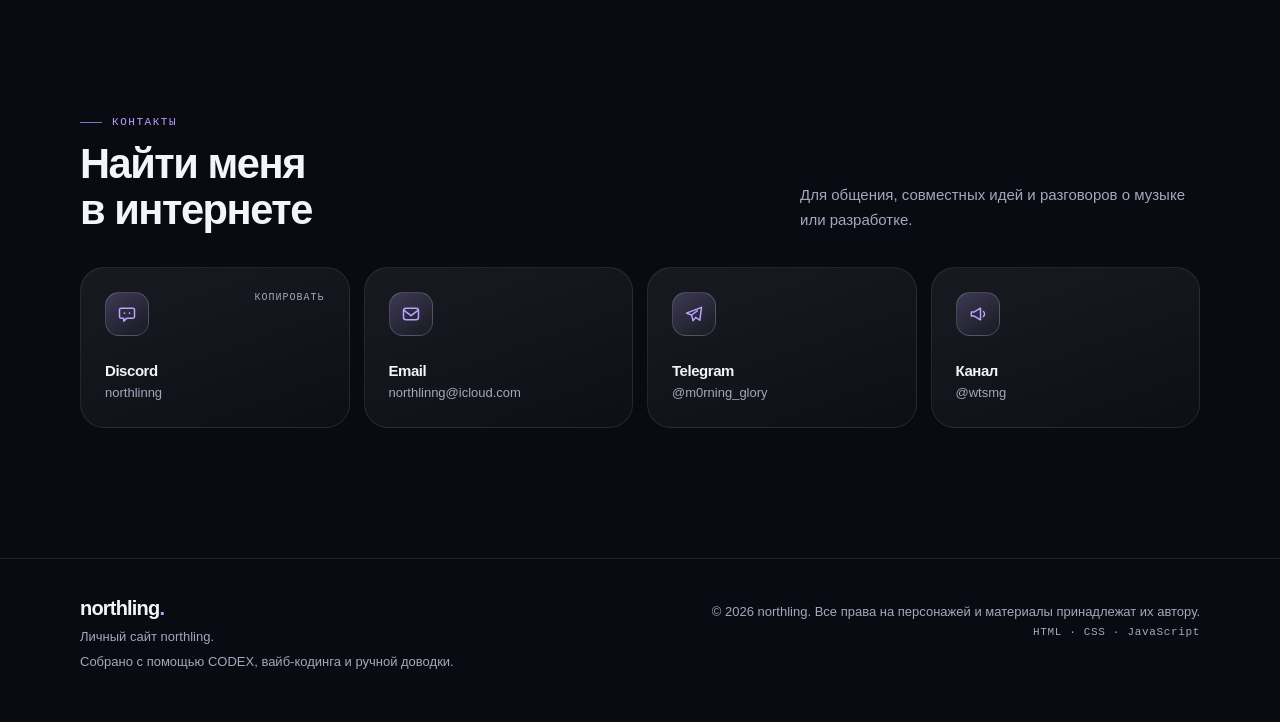
==== commit fa70340a: "АПДЕЙТ" ====
--- a/index.html
+++ b/index.html
@@ -14,7 +14,10 @@
 <link rel="preconnect" href="https://fonts.gstatic.com" crossorigin>
 <link href="https://fonts.googleapis.com/css2?family=JetBrains+Mono:wght@400;500;600&family=Onest:wght@400..800&family=Unbounded:wght@400..800&display=swap" rel="stylesheet">
 <link rel="stylesheet" href="css/style.css">
-<script>document.documentElement.classList.add('js')</script>
+<script>
+try { const saved = localStorage.getItem('northling-theme'); if (saved === 'light' || saved === 'dark') document.documentElement.dataset.theme = saved; } catch (_) {}
+document.documentElement.classList.add('js');
+</script>
 </head>
 <body class="">
 <svg width="0" height="0" style="position:absolute" aria-hidden="true" focusable="false"><defs>
@@ -41,26 +44,21 @@
 <div class="grain" aria-hidden="true"></div>
 <header class="top"><div class="wrap"><div class="pill">
 <a class="brand" href="index.html">northling<span>.</span></a>
+<nav id="menu" aria-label="Основная навигация"><a href="index.html" aria-current="page">Главная</a><a href="arts.html">Арты</a><a href="photos.html">Фотки</a><a href="oasis.html">Oasis</a><a href="webdev.html">webdev</a></nav>
+<button class="theme-toggle" type="button" aria-label="Переключить на светлую тему" aria-pressed="false" title="Переключить тему">☼</button>
 <button class="nav-toggle" type="button" aria-label="Открыть меню" aria-expanded="false" aria-controls="menu"><span></span><span></span></button>
-<nav id="menu" aria-label="Основная навигация"><a href="index.html" aria-current="page">Главная</a><a href="arts.html">Арты</a><a href="photos.html">Фотки</a><a href="oasis.html">Oasis</a><a href="webdev.html">webdev</a><button class="theme-toggle" type="button" aria-label="Переключить тему"><svg class="i" aria-hidden="true"><use href="#i-moon"/></svg></button></nav>
 </div></div></header>
 <main>
 
-<section class="hero"><div class="wrap hero-grid">
-<div class="hero-text">
-<span class="eyebrow pillish">personal space</span>
-<h1 id="welcome" class="grad">WELCOME TO MY SPACE</h1>
-<p class="lead">Персонажи, арты, британские гитары и немного кода — всё в одном месте.</p>
-<div class="actions"><a class="btn primary" href="#contact">Связаться <svg class="i " aria-hidden="true"><use href="#i-down"/></svg></a><a class="btn" href="webdev.html">Мои проекты <svg class="i " aria-hidden="true"><use href="#i-arrow"/></svg></a></div>
-<button class="again" id="again" type="button">↻ другое приветствие</button>
-</div>
-
+<section class="hero home-hero"><div class="wrap home-center">
+<h1 class="home-wordmark" data-site-content="home_wordmark">northling</h1>
+<p id="welcome" class="home-welcome" data-site-content="home_greeting">Привет. Я northling.</p>
 </div></section>
 <div class="marquee" aria-hidden="true"><div class="marquee-track"><div class="marquee-group"><span>northling</span><span>Норт</span><span>Ноэль</span><span>арты</span><span>britpop</span><span>90s rock</span><span>Oasis</span><span>webdev</span></div><div class="marquee-group"><span>northling</span><span>Норт</span><span>Ноэль</span><span>арты</span><span>britpop</span><span>90s rock</span><span>Oasis</span><span>webdev</span></div></div></div>
 <section class="sec"><div class="wrap">
 <div class="section-head"><div><span class="eyebrow">что здесь есть</span><h2>Три направления.<br>Один автор.</h2></div></div>
 <div class="bento">
-<a class="card b-arts rv" href="arts.html"><img src="img/snow.jpg" alt="" loading="lazy"><svg class="i go" aria-hidden="true"><use href="#i-arrow"/></svg><span class="ico"><svg class="i " aria-hidden="true"><use href="#i-brush"/></svg></span><h3>Арты</h3><p>Норт и Ноэль, визуальные эксперименты и небольшая галерея. Плюс мини-игра.</p></a>
+<a class="card b-arts rv" href="arts.html"><img src="img/snow.jpg" data-site-image="arts_cover" alt="" loading="lazy"><svg class="i go" aria-hidden="true"><use href="#i-arrow"/></svg><span class="ico"><svg class="i " aria-hidden="true"><use href="#i-brush"/></svg></span><h3>Арты</h3><p>Норт и Ноэль, визуальные эксперименты и небольшая галерея. Плюс мини-игра.</p></a>
 <a class="card b-oasis rv" href="oasis.html"><svg class="i go" aria-hidden="true"><use href="#i-arrow"/></svg><span class="ico"><svg class="i " aria-hidden="true"><use href="#i-note"/></svg></span><h3>Oasis</h3><p>Британские гитары, эпоха бритпопа и всё, что с этим связано.</p></a>
 <a class="card b-web rv" href="webdev.html"><svg class="i go" aria-hidden="true"><use href="#i-arrow"/></svg><span class="ico"><svg class="i " aria-hidden="true"><use href="#i-code"/></svg></span><h3>webdev</h3><p>Эксперименты и проекты в процессе разработки.</p></a>
 </div></div></section>
@@ -79,6 +77,7 @@
 <div class="right"><p>© 2026 northling. Все права на персонажей и материалы принадлежат их автору.</p><p class="mono">HTML · CSS · JavaScript</p></div>
 </div></footer>
 <div class="toast" role="status" aria-live="polite"></div>
+<script src="js/content.js"></script>
 <script src="js/main.js"></script>
 
 </body></html>
--- a/css/style.css
+++ b/css/style.css
@@ -300,16 +300,116 @@
 
 .oasis-page .frame{aspect-ratio:6/5}
 .oasis-page .frame img.oasis-band-image{object-position:center 40%}
-\n.oasis-editorial .cards{align-items:stretch}\n@media(max-width:760px){.oasis-editorial .cards{grid-template-columns:1fr}.theme-toggle{width:36px;height:36px}}\n
-:root{color-scheme:dark}
-html[data-theme="light"]{color-scheme:light;--bg:#f2f0eb;--bg2:#e8e5df;--panel:#fff;--text:#24232b;--soft:#514e58;--muted:#77727d;--line:rgba(35,32,42,.13);--line2:rgba(35,32,42,.22)}
-html[data-theme="light"] .bg{background:linear-gradient(160deg,#f7f5f0,var(--bg2) 60%,var(--bg))}
-html[data-theme="light"] .pill:before{background:rgba(248,246,241,.86)}
-.theme-toggle{display:grid;place-items:center;flex:none;width:40px;height:40px;border:1px solid var(--line);border-radius:50%;background:rgba(255,255,255,.06);color:var(--text);cursor:pointer}
-.theme-toggle .i{width:18px;height:18px}
-.home-hero-grid{display:flex;justify-content:center;text-align:center}
-.home-hero-grid .hero-text{width:min(100%,760px)}
-.home-hero-grid .eyebrow{display:none}
-.home-hero-grid h1{font-size:clamp(3.5rem,12vw,8rem);letter-spacing:-.075em;margin:12px 0 14px}
-.home-hero-grid .lead{margin-inline:auto}
-@media(max-width:760px){.theme-toggle{width:36px;height:36px}.home-hero-grid h1{font-size:clamp(3rem,16vw,5.5rem)}}
+
+/* ——— requested refinements: home, editable profiles, themes and Oasis live archive ——— */
+.theme-toggle{position:relative;z-index:3;display:grid;place-items:center;flex:none;width:42px;height:42px;padding:0;border:1px solid var(--line2);border-radius:50%;background:rgba(255,255,255,.06);color:var(--text);font:600 22px/1 var(--body);cursor:pointer;transition:transform .25s var(--ease),background .25s,border-color .25s}
+.theme-toggle:hover{transform:rotate(-12deg);background:rgba(255,255,255,.13);border-color:var(--accent)}
+.theme-toggle:active{transform:scale(.94)}
+
+.home-hero{display:flex;align-items:center;min-height:min(660px,calc(100svh - 86px));padding:clamp(54px,9vw,118px) 0}
+.home-center{width:min(100%,960px);margin:auto;text-align:center}
+.home-wordmark{margin:0 0 24px;font:700 clamp(4.2rem,14vw,9.5rem)/.92 var(--display);letter-spacing:-.105em;overflow-wrap:anywhere}
+.home-welcome{margin:0 0 18px;color:var(--soft);font:600 clamp(1.25rem,3.3vw,2.2rem)/1.25 var(--display);letter-spacing:-.045em;text-wrap:balance}
+.home-welcome.long{font-size:clamp(1.05rem,2.6vw,1.7rem);line-height:1.35}
+.home-center .lead{max-width:660px;margin:0 auto}
+.home-center .again{margin-top:26px}
+
+/* Персонажи: закрытые по умолчанию раскрывающиеся карточки. */
+.char{display:block;padding:0}
+.character-summary{display:flex;align-items:center;justify-content:space-between;gap:16px;padding:28px 30px;list-style:none;cursor:pointer;user-select:none}
+.character-summary::-webkit-details-marker{display:none}
+.character-summary .top-row{margin:0;min-width:0}
+.char-expand{display:grid;place-items:center;flex:none;width:38px;height:38px;border:1px solid var(--line2);border-radius:50%;color:var(--accent);font:400 25px/1 var(--body);transition:transform .3s var(--ease),background .3s}
+.char[open] .char-expand{transform:rotate(45deg);background:color-mix(in srgb,var(--accent) 12%,transparent)}
+.char-content{padding:0 30px 30px;animation:fade .25s ease}
+.char-content>p{font-size:15px;line-height:1.7;margin:0}
+.char-content .stats{margin-top:22px}
+.char-content .tags{margin-top:18px}
+.char summary:focus-visible{outline-offset:-5px;border-radius:var(--r)}
+
+/* Дата и место съёмки под фотографией. */
+.shot-meta{display:flex;flex-wrap:wrap;gap:6px 14px;padding:12px 4px 4px;color:var(--muted);font:500 10px/1.5 var(--mono);letter-spacing:.015em}
+.shot-meta span{display:inline-flex;flex-wrap:wrap;gap:5px}
+.shot-meta b{color:var(--accent);font-weight:600}
+
+/* Oasis: более резкая типографика и живой фотоархив. */
+.oasis-page{--accent:#f05b69;--accent2:#a52f50;--blue:#25477e;--bg:#09090f;--bg2:#141525;--blob1:rgba(221,43,66,.34);--blob2:rgba(36,66,120,.48);--blob3:rgba(149,30,62,.25)}
+.oasis-page .oasis-hero h1{text-transform:uppercase;letter-spacing:-.085em;line-height:.91;font-size:clamp(2.7rem,7vw,5.8rem)}
+.oasis-page .oasis-hero .eyebrow{color:#ff8590}
+.oasis-page .oasis-hero .frame{border-radius:8px;transform:rotate(1.4deg)}
+.oasis-page .oasis-hero .frame:after{background:linear-gradient(180deg,transparent 52%,rgba(8,8,14,.58))}
+.oasis-page .marquee{border-color:rgba(240,91,105,.25);background:rgba(240,91,105,.045)}
+.oasis-page .marquee-group span{font-weight:600;color:var(--soft)}
+.oasis-page .section-head h2{letter-spacing:-.07em}
+.oasis-live{padding-top:clamp(54px,8vw,100px)}
+.concert-grid{display:grid;grid-template-columns:repeat(6,minmax(0,1fr));gap:16px}
+.concert-card{grid-column:span 2;min-width:0;overflow:hidden;border:1px solid var(--line);border-radius:18px;background:linear-gradient(160deg,rgba(255,255,255,.055),rgba(255,255,255,.018));transition:transform .35s var(--ease),border-color .3s}
+.concert-card:nth-child(4),.concert-card:nth-child(5){grid-column:span 3}
+.concert-card:hover{transform:translateY(-5px);border-color:color-mix(in srgb,var(--accent) 55%,transparent)}
+.concert-card img{width:100%;height:clamp(170px,19vw,250px);object-fit:cover;filter:saturate(.82) contrast(1.05);transition:transform .7s var(--ease),filter .5s}
+.concert-card:hover img{transform:scale(1.035);filter:saturate(1.08) contrast(1.06)}
+.concert-copy{padding:21px 22px 24px}
+.concert-kicker{display:block;margin-bottom:10px;color:var(--accent);font:600 10px/1.4 var(--mono);letter-spacing:.14em}
+.concert-copy h3{font-size:clamp(18px,2vw,23px);margin-bottom:10px}
+.concert-copy p{margin:0;color:var(--muted);font-size:13px;line-height:1.65}
+.bside-grid{display:grid;grid-template-columns:repeat(3,minmax(0,1fr));gap:14px}
+.bside-card{min-height:180px;padding:23px;background:linear-gradient(145deg,rgba(240,91,105,.075),rgba(255,255,255,.018) 68%)}
+.bside-card h3{margin:17px 0 9px;font-size:clamp(17px,2vw,21px)}
+.bside-card p{font-size:13px}
+.bside-label{font:600 9px var(--mono);letter-spacing:.16em;color:var(--accent)}
+.oasis-deepcuts{padding-top:24px}
+.deepcut-list{display:flex;flex-wrap:wrap;gap:10px}
+.deepcut-list span{display:inline-flex;align-items:center;min-height:42px;padding:9px 15px;border:1px solid var(--line2);border-radius:3px;background:rgba(255,255,255,.025);color:var(--soft);font:500 11px/1.45 var(--mono);letter-spacing:.025em;transition:color .25s,border-color .25s,background .25s}
+.deepcut-list span:hover{color:var(--text);border-color:var(--accent);background:color-mix(in srgb,var(--accent) 9%,transparent)}
+
+/* Светлая тема сохраняет акцентные цвета и контраст, не меняя структуру страниц. */
+html[data-theme="light"]{color-scheme:light;--bg:#f4f2f8;--bg2:#ebe9f3;--panel:#fff;--text:#191827;--muted:#656477;--soft:#373648;--line:rgba(31,27,55,.11);--line2:rgba(31,27,55,.2);--accent:#6756b7;--accent2:#8970c5;--blue:#49639d;--blob1:rgba(183,165,255,.22);--blob2:rgba(69,94,160,.16);--blob3:rgba(124,115,217,.15)}
+html[data-theme="light"] body{background:var(--bg);color:var(--text)}
+html[data-theme="light"] .bg{background:linear-gradient(160deg,#f7f5fb,var(--bg2) 60%,var(--bg))}
+html[data-theme="light"] .pill{box-shadow:0 10px 34px rgba(44,37,79,.1),inset 0 1px 0 rgba(255,255,255,.9)}
+html[data-theme="light"] .pill:before{background:rgba(255,255,255,.78)}
+html[data-theme="light"] nav a:hover,html[data-theme="light"] nav a:focus-visible{background:rgba(34,29,60,.06);color:var(--text)}
+html[data-theme="light"] nav a[aria-current=page]{background:rgba(34,29,60,.09);color:var(--text)}
+html[data-theme="light"] .theme-toggle{background:rgba(255,255,255,.78);border-color:var(--line2);color:var(--text)}
+html[data-theme="light"] .nav-toggle{background:rgba(255,255,255,.82);color:var(--text)}
+html[data-theme="light"] .btn{background:rgba(255,255,255,.78);color:var(--text);border-color:var(--line2)}
+html[data-theme="light"] .float-chip{background:rgba(255,255,255,.82);color:var(--text);box-shadow:0 12px 30px rgba(44,37,79,.12)}
+html[data-theme="light"] .card{background:linear-gradient(160deg,rgba(255,255,255,.96),rgba(255,255,255,.72));box-shadow:0 12px 34px rgba(42,35,72,.045)}
+html[data-theme="light"] .stat{background:rgba(35,30,64,.035)}
+html[data-theme="light"] .track{background:linear-gradient(160deg,rgba(255,255,255,.92),rgba(255,255,255,.65))}
+html[data-theme="light"] .track:hover{background:linear-gradient(160deg,#fff,rgba(255,255,255,.8))}
+html[data-theme="light"] .toast{background:rgba(255,255,255,.94);box-shadow:0 12px 40px rgba(42,35,72,.13)}
+html[data-theme="light"] .concert-card{background:linear-gradient(160deg,rgba(255,255,255,.96),rgba(255,255,255,.72))}
+html[data-theme="light"] .deepcut-list span{background:rgba(255,255,255,.7)}
+html[data-theme="light"] .bside-card{background:linear-gradient(145deg,rgba(240,91,105,.08),rgba(255,255,255,.86) 68%)}
+html[data-theme="light"] .lb{background:rgba(20,18,34,.9)}
+html[data-theme="light"] .oasis-page{--accent:#c33f52;--accent2:#8f2949;--blue:#345a99;--blob1:rgba(221,43,66,.14);--blob2:rgba(36,66,120,.14);--blob3:rgba(149,30,62,.1)}
+html[data-theme="light"] .oasis-page .oasis-hero .eyebrow{color:#a92e43}
+html[data-theme="light"] .oasis-page .bside-card{background:linear-gradient(145deg,rgba(240,91,105,.11),rgba(255,255,255,.88) 68%)}
+
+@media(max-width:900px){
+  .concert-grid{grid-template-columns:repeat(2,minmax(0,1fr))}
+  .concert-card,.concert-card:nth-child(4),.concert-card:nth-child(5){grid-column:span 1}
+  .bside-grid{grid-template-columns:repeat(2,minmax(0,1fr))}
+}
+@media(max-width:760px){
+  .theme-toggle{width:40px;height:40px;margin-left:auto;margin-right:8px}
+  .nav-toggle{flex:none}
+  .home-hero{min-height:56svh;padding:62px 0 68px}
+  .home-wordmark{font-size:clamp(3.8rem,15vw,6.5rem);margin-bottom:22px}
+  .character-summary{padding:22px 20px}
+  .char-content{padding:0 20px 24px}
+  .concert-grid{grid-template-columns:1fr;gap:13px}
+  .concert-card img{height:clamp(190px,58vw,300px)}
+  .bside-grid{grid-template-columns:1fr 1fr;gap:10px}
+  .bside-card{min-height:0;padding:18px}
+  .deepcut-list{gap:8px}
+  .deepcut-list span{font-size:10px;padding:8px 11px}
+  html[data-theme="light"] nav{background:rgba(246,244,250,.97)}
+}
+@media(max-width:560px){
+  .home-wordmark{font-size:clamp(3.35rem,15vw,5rem)}
+  .bside-grid{grid-template-columns:1fr}
+}
+
+html[data-theme="light"] .grad{background-image:linear-gradient(100deg,#302b42 0%,var(--accent) 52%,var(--accent2) 100%)}
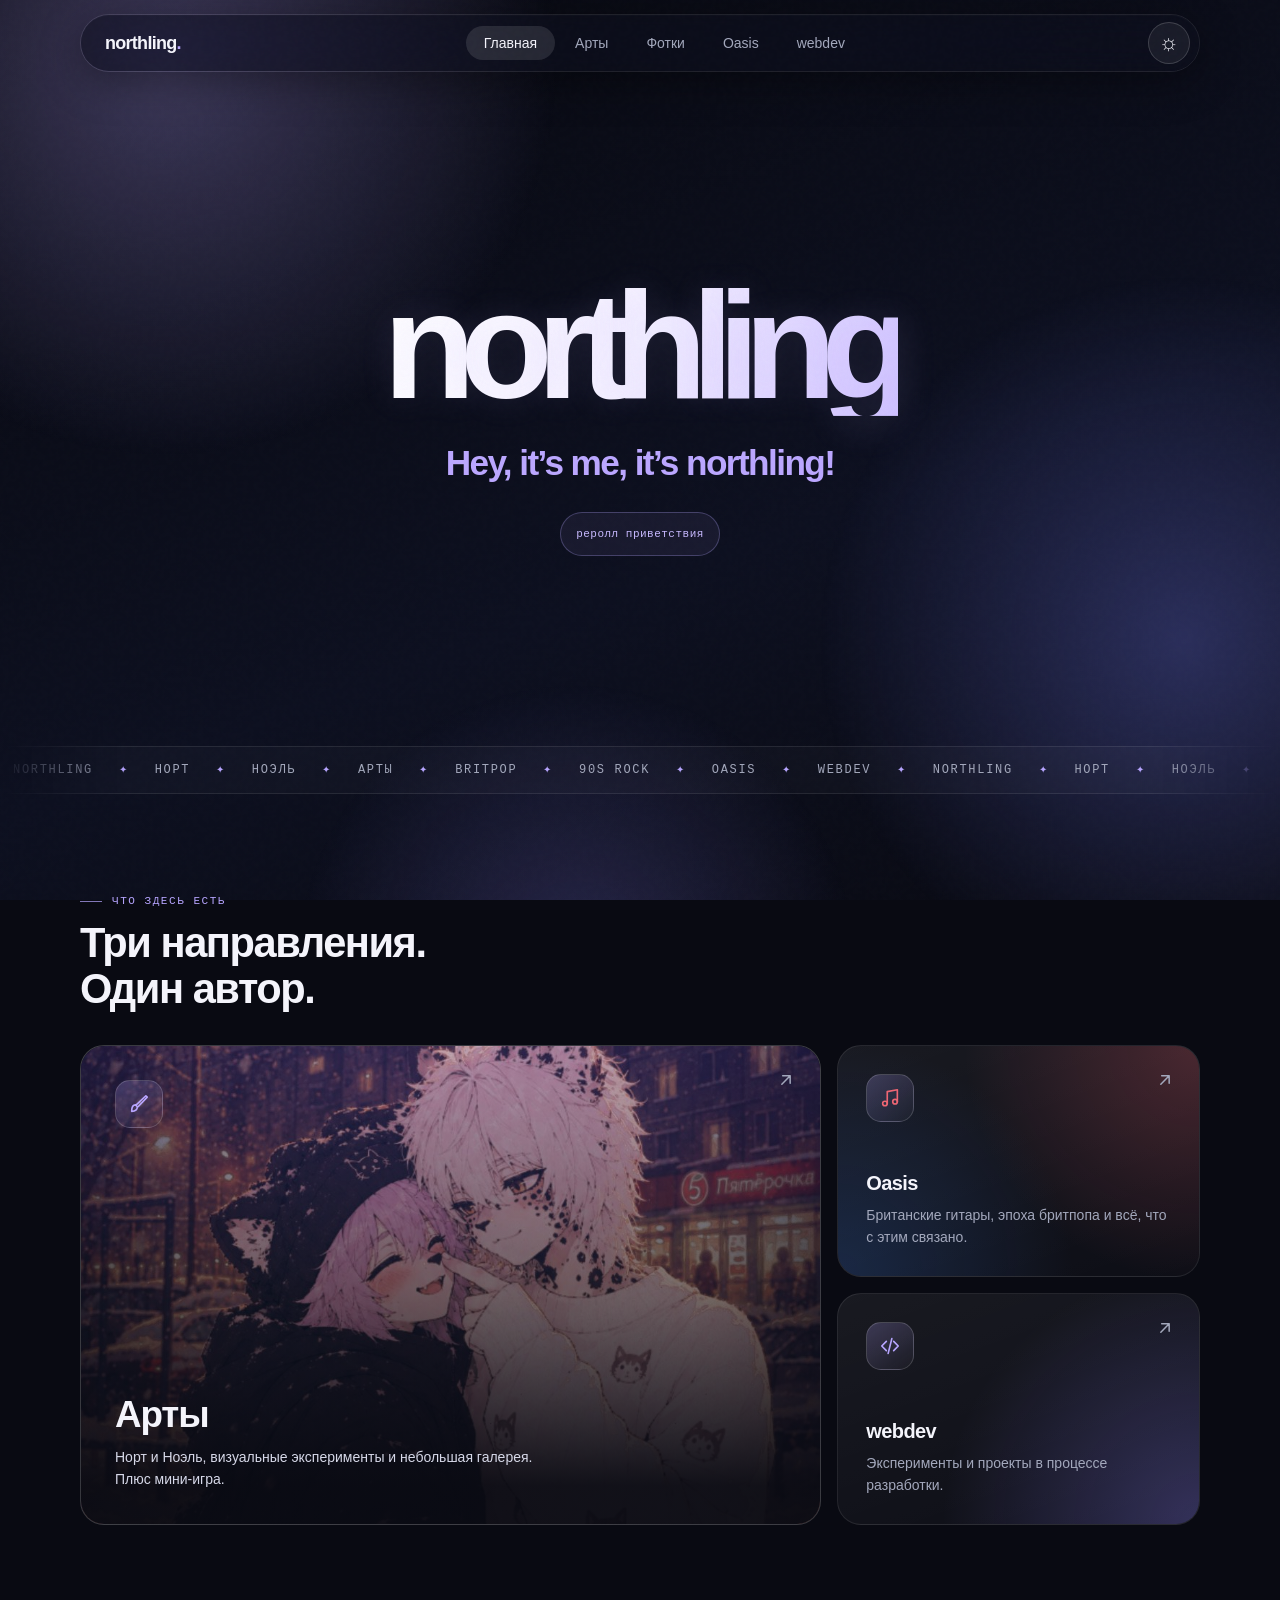
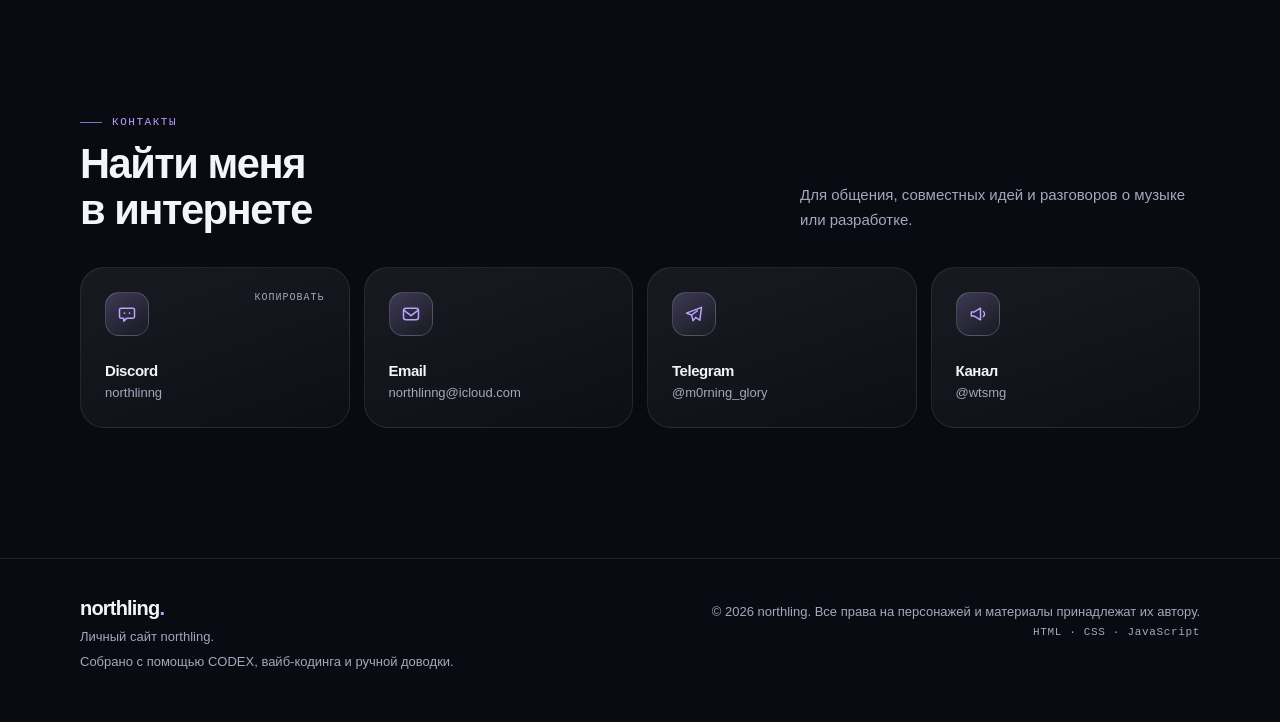
==== commit a3610cfa: "АПДЕЙТ" ====
--- a/index.html
+++ b/index.html
@@ -52,7 +52,8 @@
 
 <section class="hero home-hero"><div class="wrap home-center">
 <h1 class="home-wordmark" data-site-content="home_wordmark">northling</h1>
-<p id="welcome" class="home-welcome" data-site-content="home_greeting">Привет. Я northling.</p>
+<p id="welcome" class="home-welcome" aria-live="polite" aria-atomic="true">Привет. Я northling.</p>
+<button id="greeting-reroll" class="home-reroll" type="button">реролл приветствия</button>
 </div></section>
 <div class="marquee" aria-hidden="true"><div class="marquee-track"><div class="marquee-group"><span>northling</span><span>Норт</span><span>Ноэль</span><span>арты</span><span>britpop</span><span>90s rock</span><span>Oasis</span><span>webdev</span></div><div class="marquee-group"><span>northling</span><span>Норт</span><span>Ноэль</span><span>арты</span><span>britpop</span><span>90s rock</span><span>Oasis</span><span>webdev</span></div></div></div>
 <section class="sec"><div class="wrap">
--- a/css/style.css
+++ b/css/style.css
@@ -413,3 +413,164 @@
 }
 
 html[data-theme="light"] .grad{background-image:linear-gradient(100deg,#302b42 0%,var(--accent) 52%,var(--accent2) 100%)}
+
+/* ——— главная: лавандовые приветствия и переливающийся wordmark ——— */
+.home-wordmark{
+  display:inline-block;
+  color:#fff;
+  background-image:linear-gradient(112deg,#fff 0%,#f4f0ff 22%,#c9baff 48%,#f0eaff 74%,#fff 100%);
+  background-size:240% 100%;
+  background-position:0% 50%;
+  -webkit-background-clip:text;
+  background-clip:text;
+  -webkit-text-fill-color:transparent;
+  text-shadow:0 0 34px rgba(190,169,255,.12);
+  transform-origin:50% 58%;
+  will-change:background-position,transform;
+  animation:home-wordmark-shimmer 8s ease-in-out infinite,home-wordmark-float 5.5s ease-in-out infinite;
+}
+@keyframes home-wordmark-shimmer{
+  0%,100%{background-position:0% 50%;filter:drop-shadow(0 0 9px rgba(205,190,255,.08))}
+  50%{background-position:100% 50%;filter:drop-shadow(0 0 22px rgba(183,165,255,.25))}
+}
+@keyframes home-wordmark-float{
+  0%,100%{transform:translate3d(0,0,0) scale(1)}
+  50%{transform:translate3d(0,-5px,0) scale(1.012)}
+}
+.home-welcome{
+  max-width:min(100%,900px);
+  margin:0 auto 12px;
+  color:#bba7ff;
+  font-size:clamp(1.2rem,3.3vw,2.2rem);
+  line-height:1.28;
+  text-wrap:balance;
+  overflow-wrap:anywhere;
+  transition:font-size .2s ease,color .2s ease;
+}
+.home-welcome.long{font-size:clamp(1.08rem,2.8vw,1.8rem);line-height:1.34}
+.home-welcome.very-long{font-size:clamp(1rem,2.35vw,1.55rem);line-height:1.4}
+.home-reroll{
+  display:inline-flex;
+  align-items:center;
+  justify-content:center;
+  min-height:44px;
+  margin-top:15px;
+  padding:9px 15px;
+  border:1px solid rgba(183,165,255,.28);
+  border-radius:999px;
+  background:rgba(183,165,255,.07);
+  color:#c8b9ff;
+  font:500 11px/1.3 var(--mono);
+  letter-spacing:.045em;
+  cursor:pointer;
+  -webkit-tap-highlight-color:transparent;
+  transition:transform .22s var(--ease),background .22s,border-color .22s,box-shadow .22s;
+}
+.home-reroll:hover{transform:translateY(-2px);background:rgba(183,165,255,.13);border-color:rgba(183,165,255,.56);box-shadow:0 8px 28px rgba(142,119,220,.12)}
+.home-reroll:active{transform:translateY(0) scale(.97)}
+.home-reroll:focus-visible{outline:2px solid #bba7ff;outline-offset:4px}
+
+/* ——— webdev: отдельная Matrix-палитра без влияния на остальные страницы ——— */
+.webdev-page{
+  --accent:#72ff91;
+  --accent2:#19c75b;
+  --blue:#087c3d;
+  --bg:#030906;
+  --bg2:#06150b;
+  --panel:#0a1b10;
+  --text:#e4ffeb;
+  --muted:#83a98d;
+  --soft:#bce9c5;
+  --line:rgba(89,255,131,.13);
+  --line2:rgba(89,255,131,.28);
+  --blob1:rgba(34,197,94,.2);
+  --blob2:rgba(11,115,54,.3);
+  --blob3:rgba(69,255,125,.12);
+}
+.webdev-page .bg{background:linear-gradient(160deg,#020604,#06150b 58%,#030906)}
+.webdev-page .bg:after{
+  content:"01001101 10100110 01001010 11010010 00101101 10110100 01001011 01101001 10010110 01001101 10100110 01001010 11010010 00101101 10110100 01001011 01101001";
+  position:absolute;
+  inset:-8% -12%;
+  overflow:hidden;
+  color:rgba(91,255,132,.23);
+  font:500 clamp(10px,1.15vw,15px)/3.1 var(--mono);
+  letter-spacing:.9em;
+  white-space:pre-wrap;
+  overflow-wrap:anywhere;
+  opacity:.38;
+  transform:rotate(-9deg) scale(1.12);
+  pointer-events:none;
+  mask-image:linear-gradient(90deg,transparent,#000 18%,#000 82%,transparent);
+}
+.webdev-page .bg i:nth-child(1){background:radial-gradient(circle,rgba(29,202,91,.26),transparent 64%)}
+.webdev-page .bg i:nth-child(2){background:radial-gradient(circle,rgba(8,124,61,.28),transparent 64%)}
+.webdev-page .bg i:nth-child(3){background:radial-gradient(circle,rgba(85,255,133,.13),transparent 64%)}
+.webdev-page .pill{border-color:rgba(100,255,140,.18);box-shadow:0 10px 40px rgba(0,0,0,.48),inset 0 1px 0 rgba(104,255,143,.08)}
+.webdev-page .pill:before{background:rgba(3,15,7,.78)}
+.webdev-page .brand span{color:var(--accent)}
+.webdev-page nav a:hover,.webdev-page nav a:focus-visible{background:rgba(90,255,133,.1);color:#e4ffeb}
+.webdev-page nav a[aria-current=page]{background:rgba(90,255,133,.14);color:#d6ffe0}
+.webdev-page .theme-toggle,.webdev-page .nav-toggle{border-color:rgba(103,255,142,.25);color:var(--accent);background:rgba(60,255,119,.06)}
+.webdev-page .theme-toggle:hover{border-color:var(--accent);background:rgba(60,255,119,.13);box-shadow:0 0 22px rgba(49,255,112,.12)}
+.webdev-page .eyebrow,.webdev-page .status,.webdev-page .tag{color:var(--accent)}
+.webdev-page h1,.webdev-page h2,.webdev-page h3{text-shadow:0 0 26px rgba(72,255,123,.08)}
+.webdev-page .grad{background-image:linear-gradient(100deg,#e4ffeb 0%,#72ff91 48%,#19c75b 100%)}
+.webdev-page .lead{color:#a8d8b4}
+.webdev-page .project{
+  position:relative;
+  border-color:rgba(89,255,131,.24);
+  background:linear-gradient(125deg,rgba(16,65,32,.55),rgba(5,23,11,.8) 62%,rgba(8,49,23,.5));
+  box-shadow:0 22px 70px rgba(0,0,0,.28),inset 0 0 36px rgba(44,255,106,.035);
+}
+.webdev-page .project:before{content:"";position:absolute;inset:0 0 auto;height:2px;background:linear-gradient(90deg,transparent,var(--accent),transparent);opacity:.7}
+.webdev-page .project h3{color:#d8ffe1;font-family:var(--mono);letter-spacing:-.07em}
+.webdev-page .status{border-color:rgba(114,255,145,.34);background:rgba(33,197,87,.09)}
+.webdev-page .status:before{box-shadow:0 0 12px rgba(114,255,145,.8)}
+.webdev-page .tag{border-color:rgba(114,255,145,.2);background:rgba(38,202,88,.07)}
+.webdev-page .btn.primary{color:#031008;border-color:rgba(164,255,185,.6);background:linear-gradient(135deg,#a4ffb6,#37e878 60%,#11ae4d);box-shadow:0 8px 30px rgba(37,213,91,.22),inset 0 1px 0 rgba(255,255,255,.55)}
+.webdev-page .btn.primary:hover{box-shadow:0 12px 42px rgba(37,213,91,.34),inset 0 1px 0 rgba(255,255,255,.62)}
+.webdev-page .ghost-card{border-color:rgba(114,255,145,.3);color:#81b991;background:rgba(15,78,35,.09)}
+.webdev-page .footer{border-color:rgba(89,255,131,.14)}
+.webdev-page .footbrand{color:#dfffe6}
+.webdev-page .footbrand span{color:var(--accent)}
+.webdev-page .toast{border-color:rgba(114,255,145,.35)}
+html[data-theme="light"] .webdev-page{
+  --accent:#087d35;--accent2:#20a653;--blue:#0a6430;
+  --bg:#eff8f0;--bg2:#e2f2e6;--panel:#f7fff8;
+  --text:#102d19;--muted:#53765b;--soft:#294d32;
+  --line:rgba(13,102,45,.13);--line2:rgba(13,102,45,.25);
+  --blob1:rgba(34,197,94,.13);--blob2:rgba(11,115,54,.11);--blob3:rgba(69,255,125,.1);
+}
+html[data-theme="light"] .webdev-page .bg{background:linear-gradient(160deg,#f8fff9,#e6f5e9 58%,#eff8f0)}
+html[data-theme="light"] .webdev-page .bg:after{color:rgba(8,125,53,.14)}
+html[data-theme="light"] .webdev-page .pill:before{background:rgba(250,255,251,.86)}
+html[data-theme="light"] .webdev-page nav a:hover,html[data-theme="light"] .webdev-page nav a:focus-visible{color:#102d19}
+html[data-theme="light"] .webdev-page nav a[aria-current=page]{color:#102d19}
+html[data-theme="light"] .webdev-page .lead{color:#41694a}
+html[data-theme="light"] .webdev-page .project{border-color:rgba(13,102,45,.2);background:linear-gradient(125deg,rgba(217,247,224,.9),rgba(247,255,248,.96) 62%,rgba(221,249,228,.8));box-shadow:0 18px 55px rgba(17,83,37,.08),inset 0 0 28px rgba(44,170,79,.045)}
+html[data-theme="light"] .webdev-page .project h3{color:#164c27}
+html[data-theme="light"] .webdev-page .ghost-card{color:#497552;background:rgba(43,164,76,.05)}
+html[data-theme="light"] .webdev-page .footbrand{color:#164c27}
+
+@media(max-width:760px){
+  .home-center{padding-inline:4px}
+  .home-wordmark{font-size:clamp(2.7rem,14vw,6rem);margin-bottom:19px;letter-spacing:-.105em}
+  .home-welcome{max-width:34ch;padding-inline:4px;font-size:clamp(1.12rem,5vw,1.6rem)}
+  .home-welcome.long{font-size:clamp(1rem,4.2vw,1.4rem)}
+  .home-welcome.very-long{font-size:clamp(.94rem,3.8vw,1.25rem)}
+  .home-reroll{margin-top:13px;padding-inline:14px}
+  .webdev-page .project{grid-template-columns:1fr;gap:22px;padding:clamp(22px,6vw,32px)}
+  .webdev-page .project>.btn{width:100%;min-height:48px}
+  .webdev-page .bg:after{font-size:11px;letter-spacing:.5em;opacity:.23}
+}
+@media(max-width:380px){
+  .home-wordmark{font-size:clamp(2.45rem,13vw,3.2rem)}
+  .home-welcome{font-size:1.08rem}
+  .home-welcome.long{font-size:1rem}
+  .home-welcome.very-long{font-size:.94rem}
+  .home-reroll{font-size:10px;letter-spacing:.025em}
+}
+@media(prefers-reduced-motion:reduce){
+  .home-wordmark{animation:none;background-position:50% 50%;transform:none}
+}
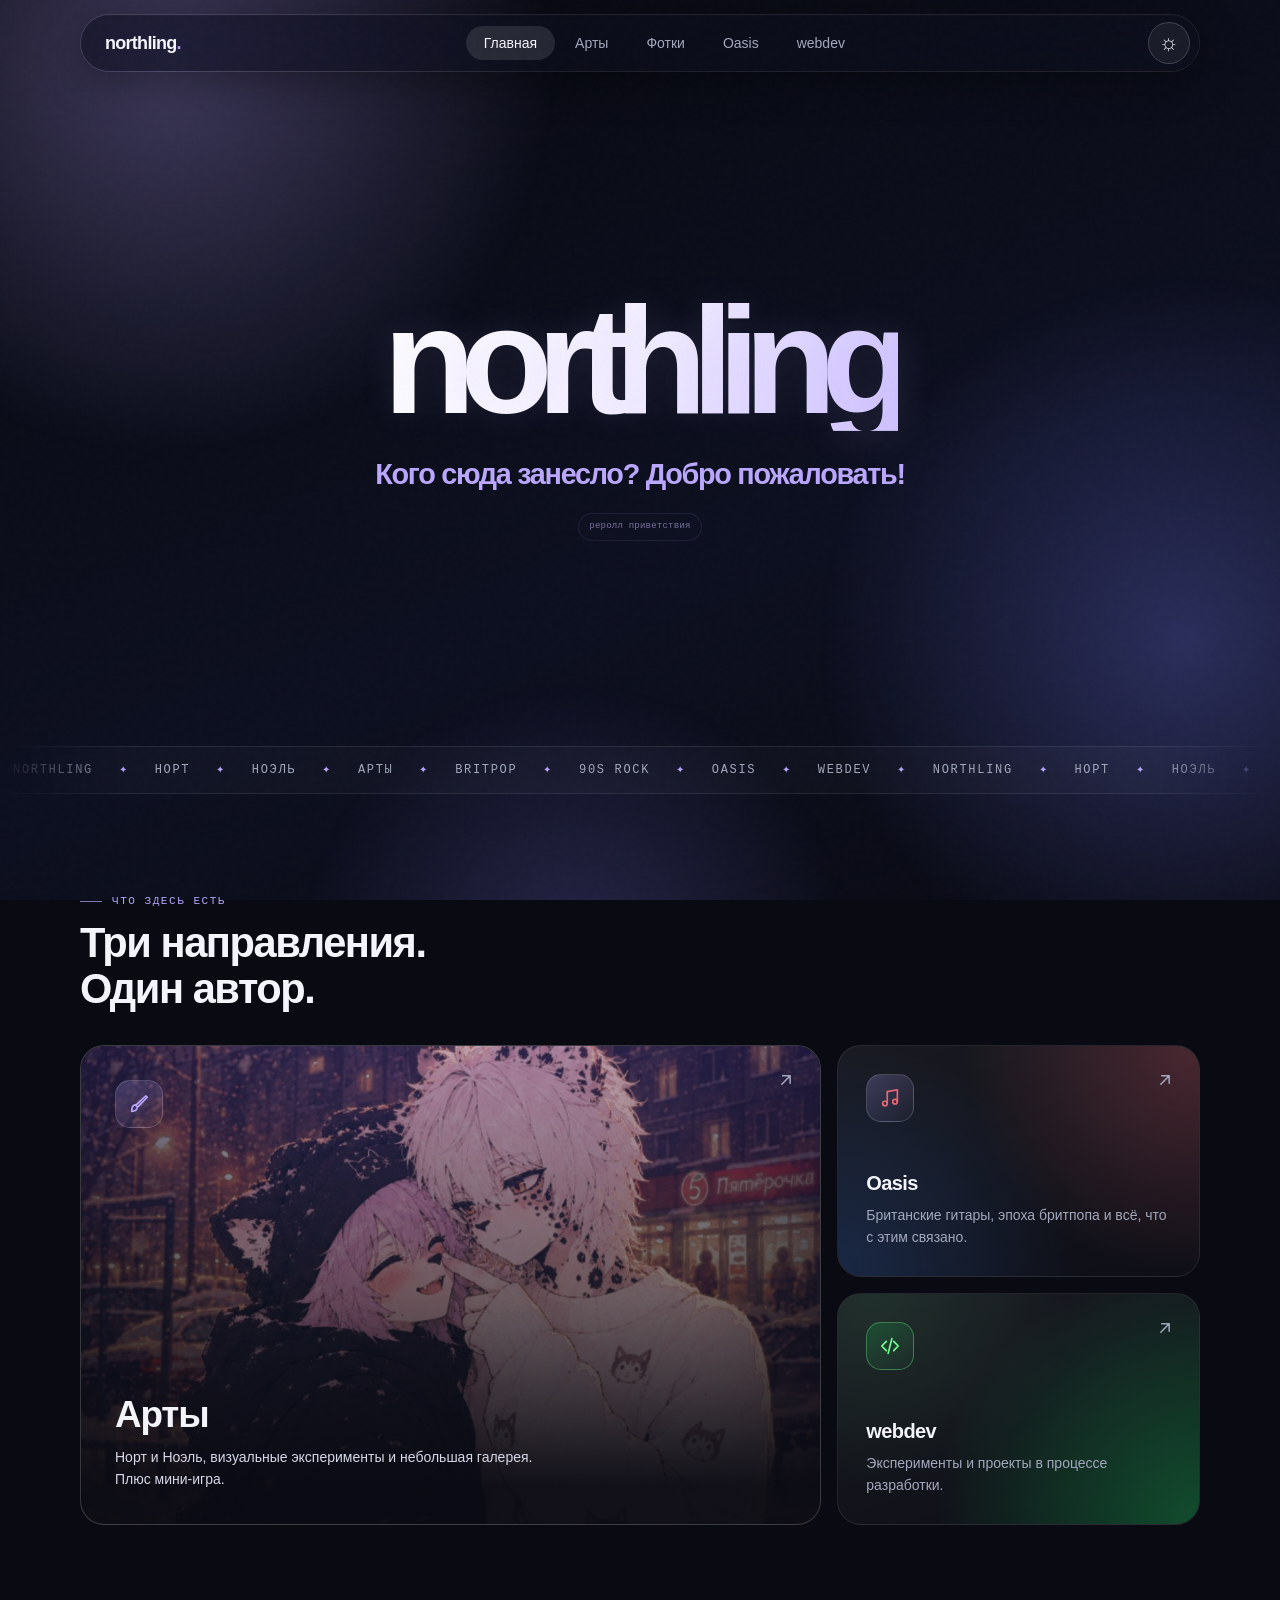
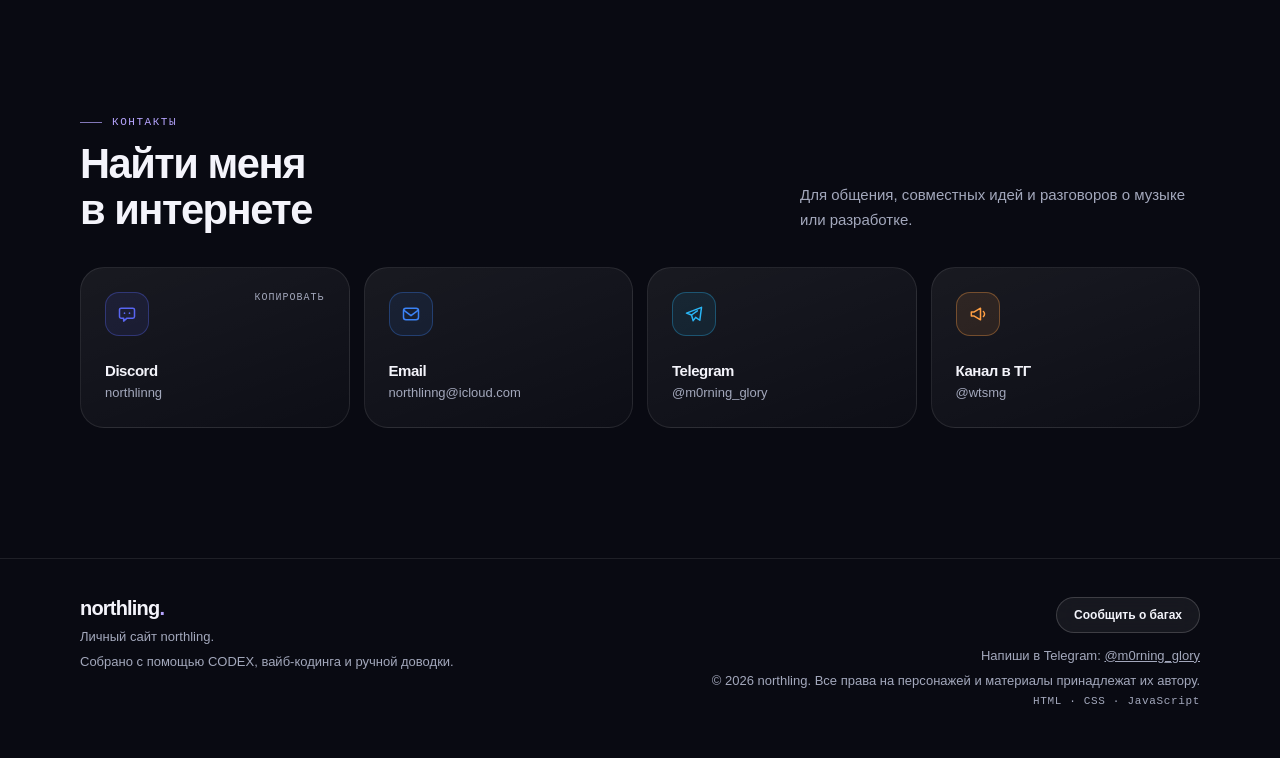
==== commit 7f9580f7: "АПДЕЙТ" ====
--- a/index.html
+++ b/index.html
@@ -59,23 +59,23 @@
 <section class="sec"><div class="wrap">
 <div class="section-head"><div><span class="eyebrow">что здесь есть</span><h2>Три направления.<br>Один автор.</h2></div></div>
 <div class="bento">
-<a class="card b-arts rv" href="arts.html"><img src="img/snow.jpg" data-site-image="arts_cover" alt="" loading="lazy"><svg class="i go" aria-hidden="true"><use href="#i-arrow"/></svg><span class="ico"><svg class="i " aria-hidden="true"><use href="#i-brush"/></svg></span><h3>Арты</h3><p>Норт и Ноэль, визуальные эксперименты и небольшая галерея. Плюс мини-игра.</p></a>
-<a class="card b-oasis rv" href="oasis.html"><svg class="i go" aria-hidden="true"><use href="#i-arrow"/></svg><span class="ico"><svg class="i " aria-hidden="true"><use href="#i-note"/></svg></span><h3>Oasis</h3><p>Британские гитары, эпоха бритпопа и всё, что с этим связано.</p></a>
-<a class="card b-web rv" href="webdev.html"><svg class="i go" aria-hidden="true"><use href="#i-arrow"/></svg><span class="ico"><svg class="i " aria-hidden="true"><use href="#i-code"/></svg></span><h3>webdev</h3><p>Эксперименты и проекты в процессе разработки.</p></a>
+<a class="card b-arts rv" href="arts.html"><img src="img/snow.jpg" data-site-image="arts_cover" alt="" loading="lazy"><svg class="i go" aria-hidden="true"><use href="#i-arrow"/></svg><span class="ico"><svg class="i " aria-hidden="true"><use href="#i-brush"/></svg></span><h3>Арты</h3><p data-site-content="home_arts_card">Норт и Ноэль, визуальные эксперименты и небольшая галерея. Плюс мини-игра.</p></a>
+<a class="card b-oasis rv" href="oasis.html"><svg class="i go" aria-hidden="true"><use href="#i-arrow"/></svg><span class="ico"><svg class="i " aria-hidden="true"><use href="#i-note"/></svg></span><h3>Oasis</h3><p data-site-content="home_oasis_card">Британские гитары, эпоха бритпопа и всё, что с этим связано.</p></a>
+<a class="card b-web rv" href="webdev.html"><svg class="i go" aria-hidden="true"><use href="#i-arrow"/></svg><span class="ico"><svg class="i " aria-hidden="true"><use href="#i-code"/></svg></span><h3>webdev</h3><p data-site-content="home_webdev_card">Эксперименты и проекты в процессе разработки.</p></a>
 </div></div></section>
 <section class="sec" id="contact"><div class="wrap">
 <div class="section-head"><div><span class="eyebrow">контакты</span><h2>Найти меня<br>в интернете</h2></div><p>Для общения, совместных идей и разговоров о музыке или разработке.</p></div>
 <div class="contact-grid">
-<button class="card contact rv" type="button" data-copy="northlinng"><span class="hint">копировать</span><span class="ico"><svg class="i " aria-hidden="true"><use href="#i-discord"/></svg></span><strong>Discord</strong><span class="v">northlinng</span></button>
-<a class="card contact rv" href="mailto:northlinng@icloud.com"><span class="ico"><svg class="i " aria-hidden="true"><use href="#i-mail"/></svg></span><strong>Email</strong><span class="v">northlinng@icloud.com</span></a>
-<a class="card contact rv" href="https://t.me/m0rning_glory" target="_blank" rel="noopener noreferrer"><span class="ico"><svg class="i " aria-hidden="true"><use href="#i-tg"/></svg></span><strong>Telegram</strong><span class="v">@m0rning_glory</span></a>
-<a class="card contact rv" href="https://t.me/wtsmg" target="_blank" rel="noopener noreferrer"><span class="ico"><svg class="i " aria-hidden="true"><use href="#i-channel"/></svg></span><strong>Канал</strong><span class="v">@wtsmg</span></a>
+<button class="card contact contact-discord rv" type="button" data-copy="northlinng"><span class="hint">копировать</span><span class="ico"><svg class="i " aria-hidden="true"><use href="#i-discord"/></svg></span><strong>Discord</strong><span class="v">northlinng</span></button>
+<a class="card contact contact-email rv" href="mailto:northlinng@icloud.com"><span class="ico"><svg class="i " aria-hidden="true"><use href="#i-mail"/></svg></span><strong>Email</strong><span class="v">northlinng@icloud.com</span></a>
+<a class="card contact contact-telegram rv" href="https://t.me/m0rning_glory" target="_blank" rel="noopener noreferrer"><span class="ico"><svg class="i " aria-hidden="true"><use href="#i-tg"/></svg></span><strong>Telegram</strong><span class="v">@m0rning_glory</span></a>
+<a class="card contact contact-channel rv" href="https://t.me/wtsmg" target="_blank" rel="noopener noreferrer"><span class="ico"><svg class="i " aria-hidden="true"><use href="#i-channel"/></svg></span><strong>Канал в ТГ</strong><span class="v">@wtsmg</span></a>
 </div></div></section>
 
 </main>
 <footer class="footer"><div class="wrap footrow">
 <div><div class="footbrand">northling<span>.</span></div><p>Личный сайт northling.</p><p>Собрано с помощью CODEX, вайб-кодинга и ручной доводки.</p></div>
-<div class="right"><p>© 2026 northling. Все права на персонажей и материалы принадлежат их автору.</p><p class="mono">HTML · CSS · JavaScript</p></div>
+<div class="right"><a class="btn bug-report" href="https://t.me/m0rning_glory" target="_blank" rel="noopener noreferrer">Сообщить о багах</a><p>Напиши в Telegram: <a href="https://t.me/m0rning_glory" target="_blank" rel="noopener noreferrer">@m0rning_glory</a></p><p>© 2026 northling. Все права на персонажей и материалы принадлежат их автору.</p><p class="mono">HTML · CSS · JavaScript</p></div>
 </div></footer>
 <div class="toast" role="status" aria-live="polite"></div>
 <script src="js/content.js"></script>
--- a/css/style.css
+++ b/css/style.css
@@ -574,3 +574,24 @@
 @media(prefers-reduced-motion:reduce){
   .home-wordmark{animation:none;background-position:50% 50%;transform:none}
 }
+
+
+/* Последние точечные правки интерфейса */
+.home-reroll{min-height:28px;margin-top:8px;padding:5px 10px;opacity:.56;border-color:rgba(183,165,255,.18);background:rgba(183,165,255,.025);font-size:9px;letter-spacing:.025em;box-shadow:none}
+.home-reroll:hover{opacity:.95;transform:translateY(-1px);background:rgba(183,165,255,.09);border-color:rgba(183,165,255,.38);box-shadow:0 4px 14px rgba(142,119,220,.08)}
+.oasis-hero .oasis-display{font-size:clamp(2.25rem,5.05vw,4.05rem);line-height:.99;letter-spacing:-.065em;overflow-wrap:normal;word-break:normal;max-width:100%}
+.oasis-hero .hero-text{min-width:0;max-width:100%}
+.oasis-hero .hero-grid{grid-template-columns:minmax(0,1.08fr) minmax(0,.92fr)}
+.oasis-page .marquee-track{width:max-content;will-change:transform;animation:marquee 30s linear infinite}
+.oasis-page .marquee-group{width:max-content}
+.contact-discord .ico{color:#5865F2;border-color:rgba(88,101,242,.35);background:rgba(88,101,242,.10)}
+.contact-telegram .ico{color:#29B6F6;border-color:rgba(41,182,246,.32);background:rgba(41,182,246,.09)}
+.contact-email .ico{color:#3B82F6;border-color:rgba(59,130,246,.32);background:rgba(59,130,246,.09)}
+.contact-channel .ico{color:#FF9F43;border-color:rgba(255,159,67,.34);background:rgba(255,159,67,.10)}
+.bento .b-web:before{background:radial-gradient(circle at 100% 100%,rgba(25,199,91,.34),transparent 62%),radial-gradient(circle at 10% 0%,rgba(114,255,145,.10),transparent 50%)}
+.bento .b-web .ico{color:#72ff91;border-color:rgba(114,255,145,.35);background:linear-gradient(145deg,rgba(25,199,91,.22),rgba(255,255,255,.02))}
+.bug-report{margin:0 0 8px;padding:10px 17px;font-size:12px}
+.footer .right .bug-report{color:var(--text)}
+.album-cover{width:100%;aspect-ratio:16/9;object-fit:cover;border-radius:16px;margin:0 0 18px;border:1px solid var(--line)}
+@media(max-width:760px){.oasis-hero .hero-grid{grid-template-columns:1fr}.oasis-hero .oasis-display{font-size:clamp(1.7rem,8.4vw,3.4rem);line-height:1.04}.oasis-hero .hero-visual{width:min(100%,420px)}}
+@media(prefers-reduced-motion:reduce){.oasis-page .marquee-track{animation-duration:90s}}
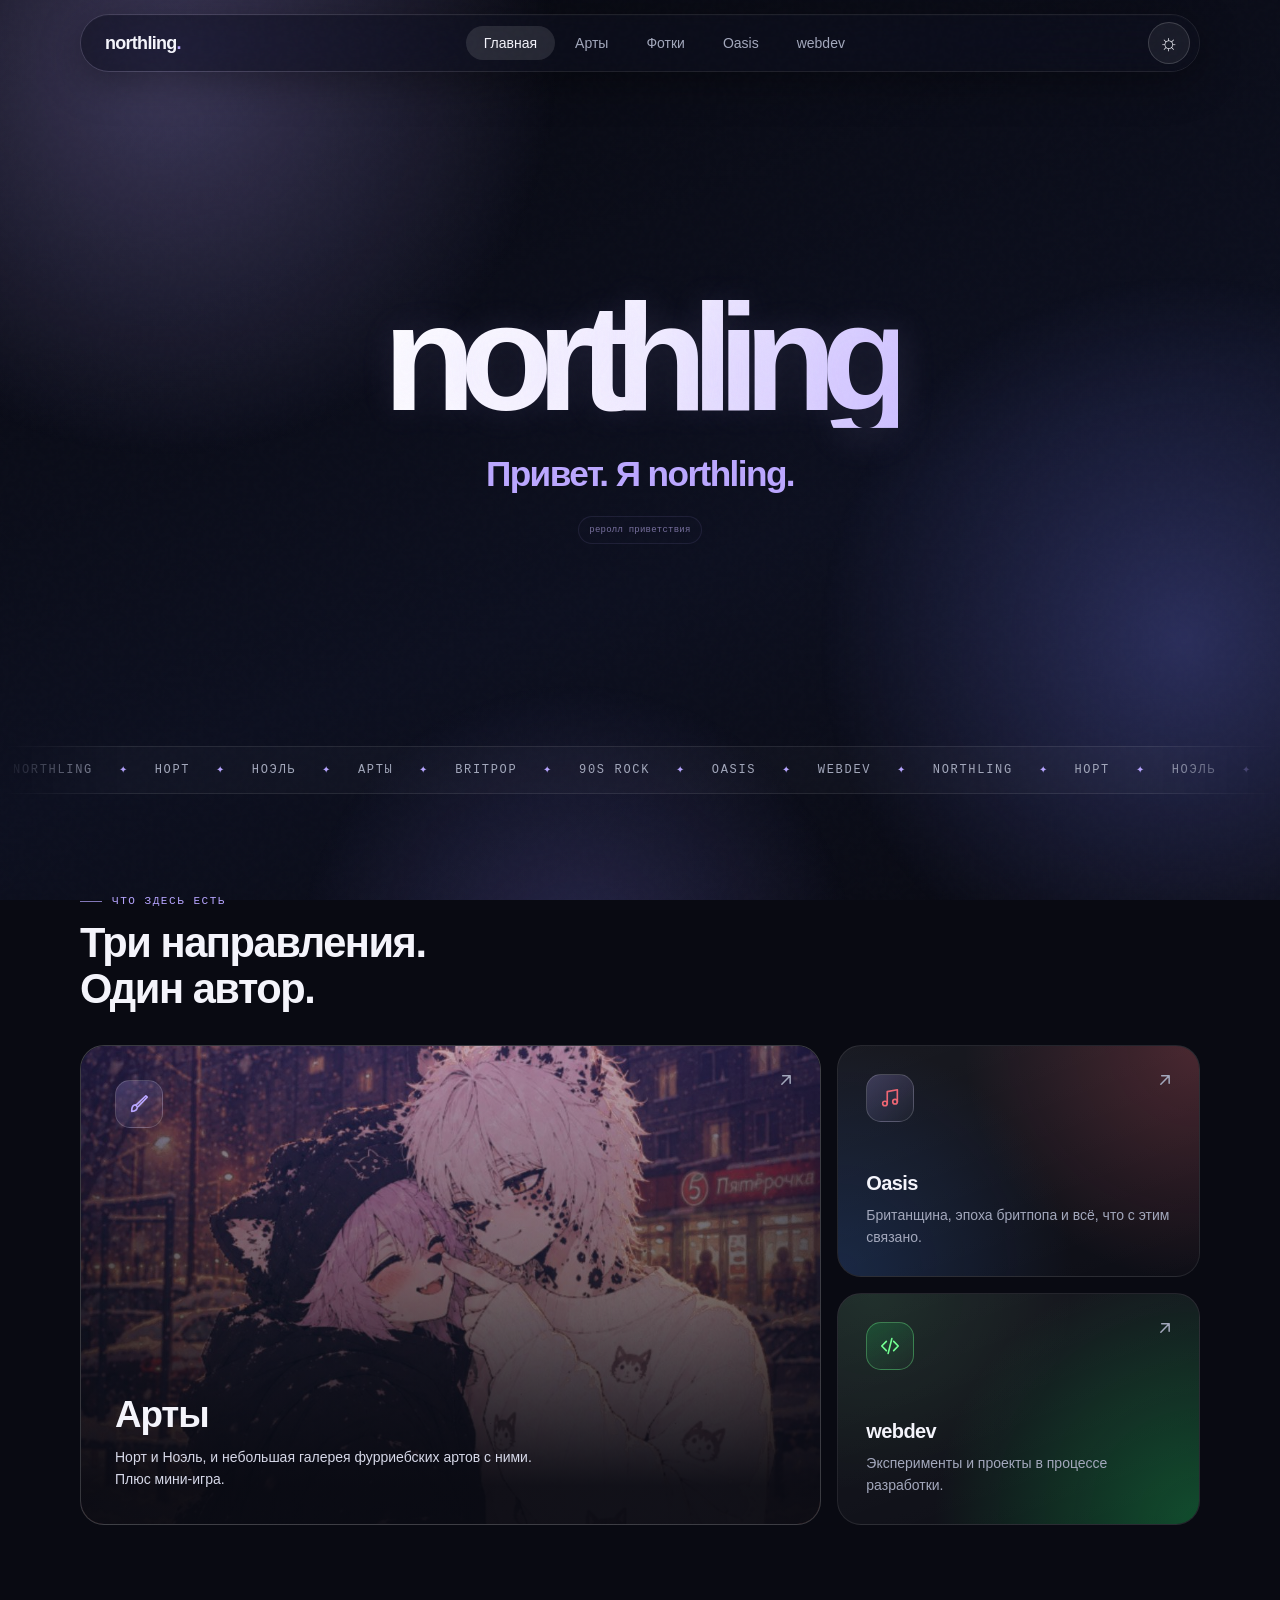
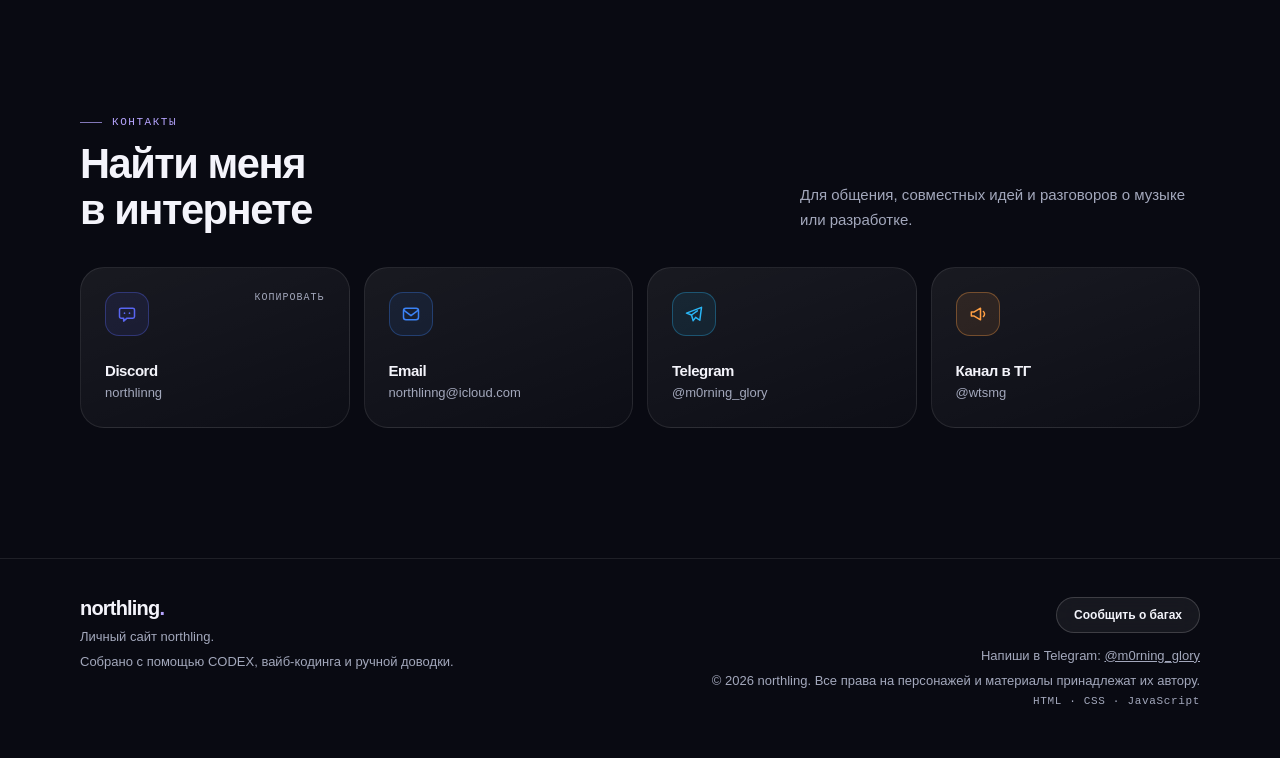
==== commit 2bdec880: "Install and configure Vercel Web Analytics # Vercel Web Analytics Implementation  ## Summary Success" ====
--- a/index.html
+++ b/index.html
@@ -18,6 +18,7 @@
 try { const saved = localStorage.getItem('northling-theme'); if (saved === 'light' || saved === 'dark') document.documentElement.dataset.theme = saved; } catch (_) {}
 document.documentElement.classList.add('js');
 </script>
+<script defer src="https://cdn.vercel-insights.com/v1/script.js"></script>
 </head>
 <body class="">
 <svg width="0" height="0" style="position:absolute" aria-hidden="true" focusable="false"><defs>
--- a/css/style.css
+++ b/css/style.css
@@ -90,6 +90,7 @@
 @keyframes spin{to{transform:rotate(360deg)}}
 .frame{position:relative;aspect-ratio:4/5;border-radius:26px;overflow:hidden;border:1px solid var(--line2);box-shadow:0 30px 70px rgba(0,0,0,.42);transition:transform .25s ease-out;transform-style:preserve-3d;background:var(--panel)}
 .frame img{width:100%;height:100%;object-fit:cover;object-position:62% 25%}
+.js [data-site-image]{visibility:hidden}
 .frame:after{content:"";position:absolute;inset:0;background:linear-gradient(180deg,transparent 60%,rgba(9,10,18,.65))}
 .float-chip{position:absolute;display:inline-flex;align-items:center;gap:8px;padding:9px 15px;border:1px solid var(--line2);border-radius:999px;font:500 12px var(--mono);background:rgba(14,16,28,.62);-webkit-backdrop-filter:blur(14px);backdrop-filter:blur(14px);box-shadow:0 12px 30px rgba(0,0,0,.4);animation:bob 6s ease-in-out infinite}
 .float-chip .i{color:var(--accent);font-size:14px}
